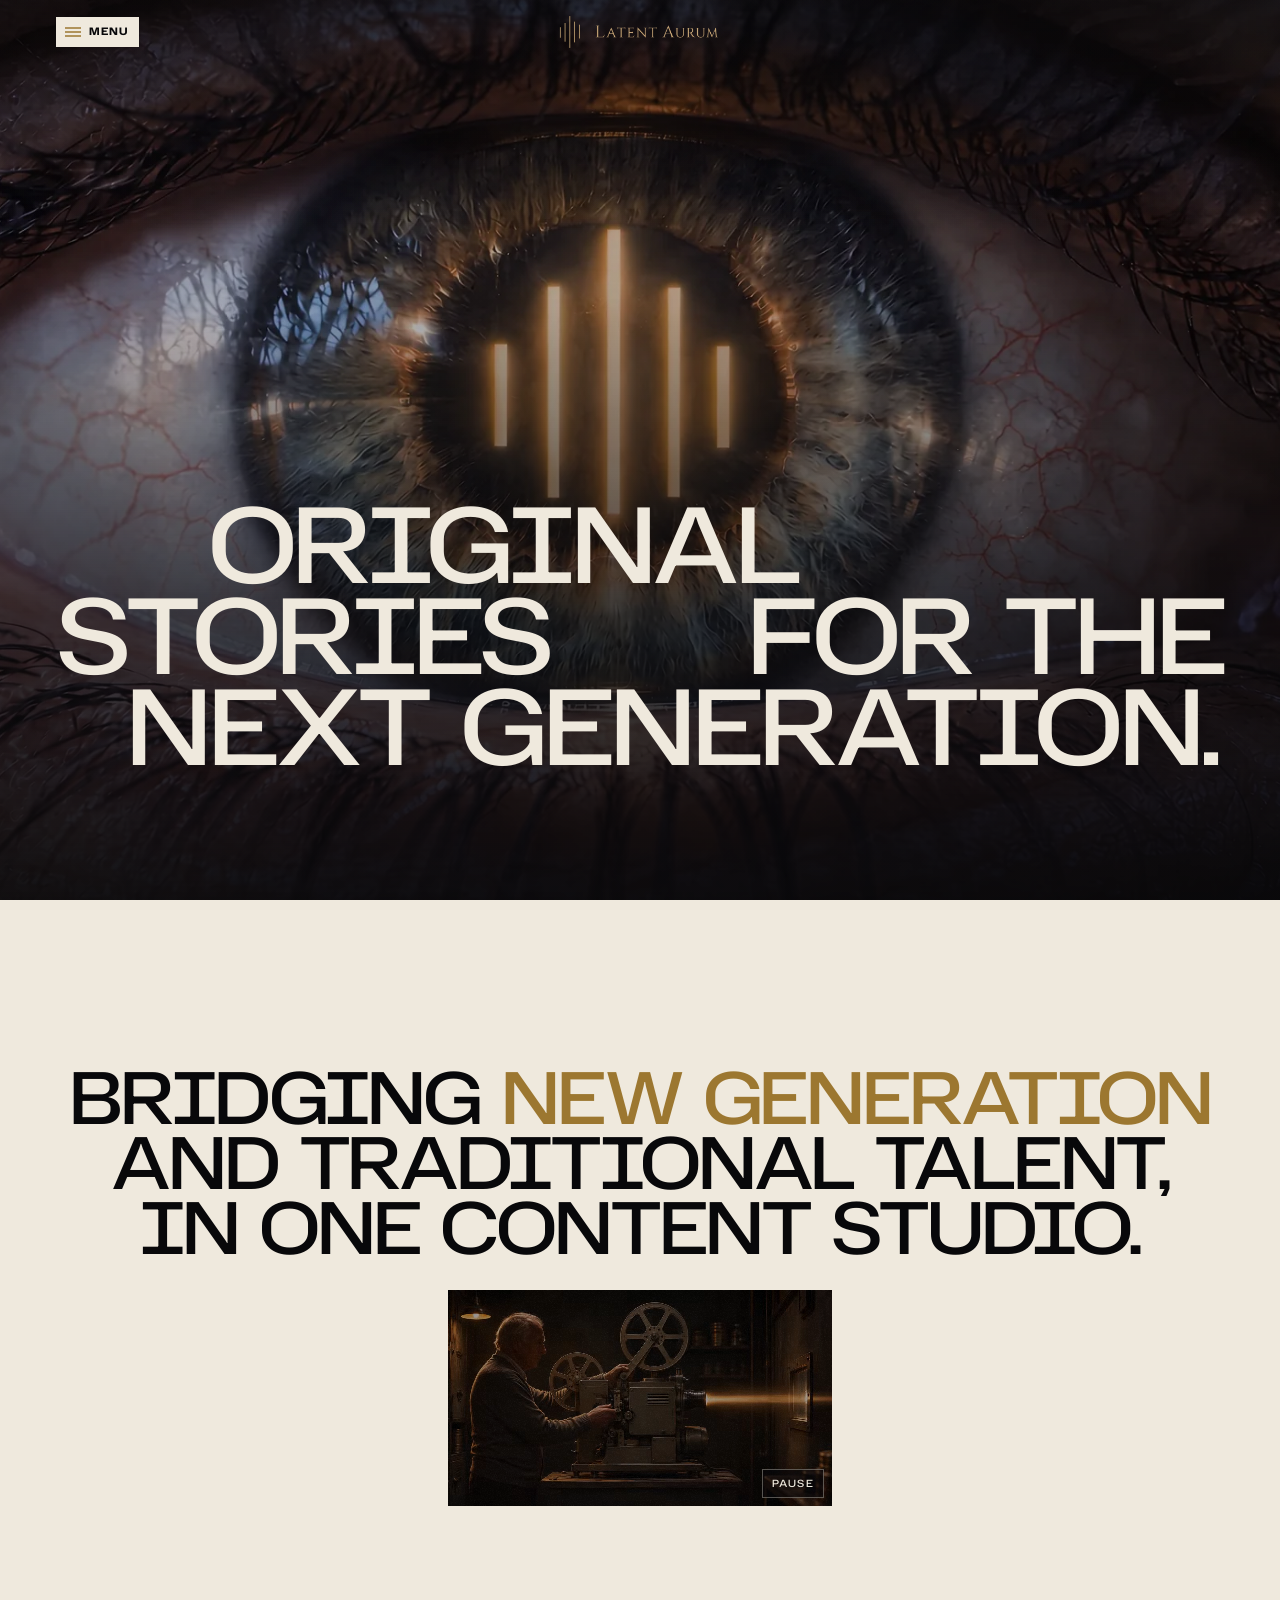
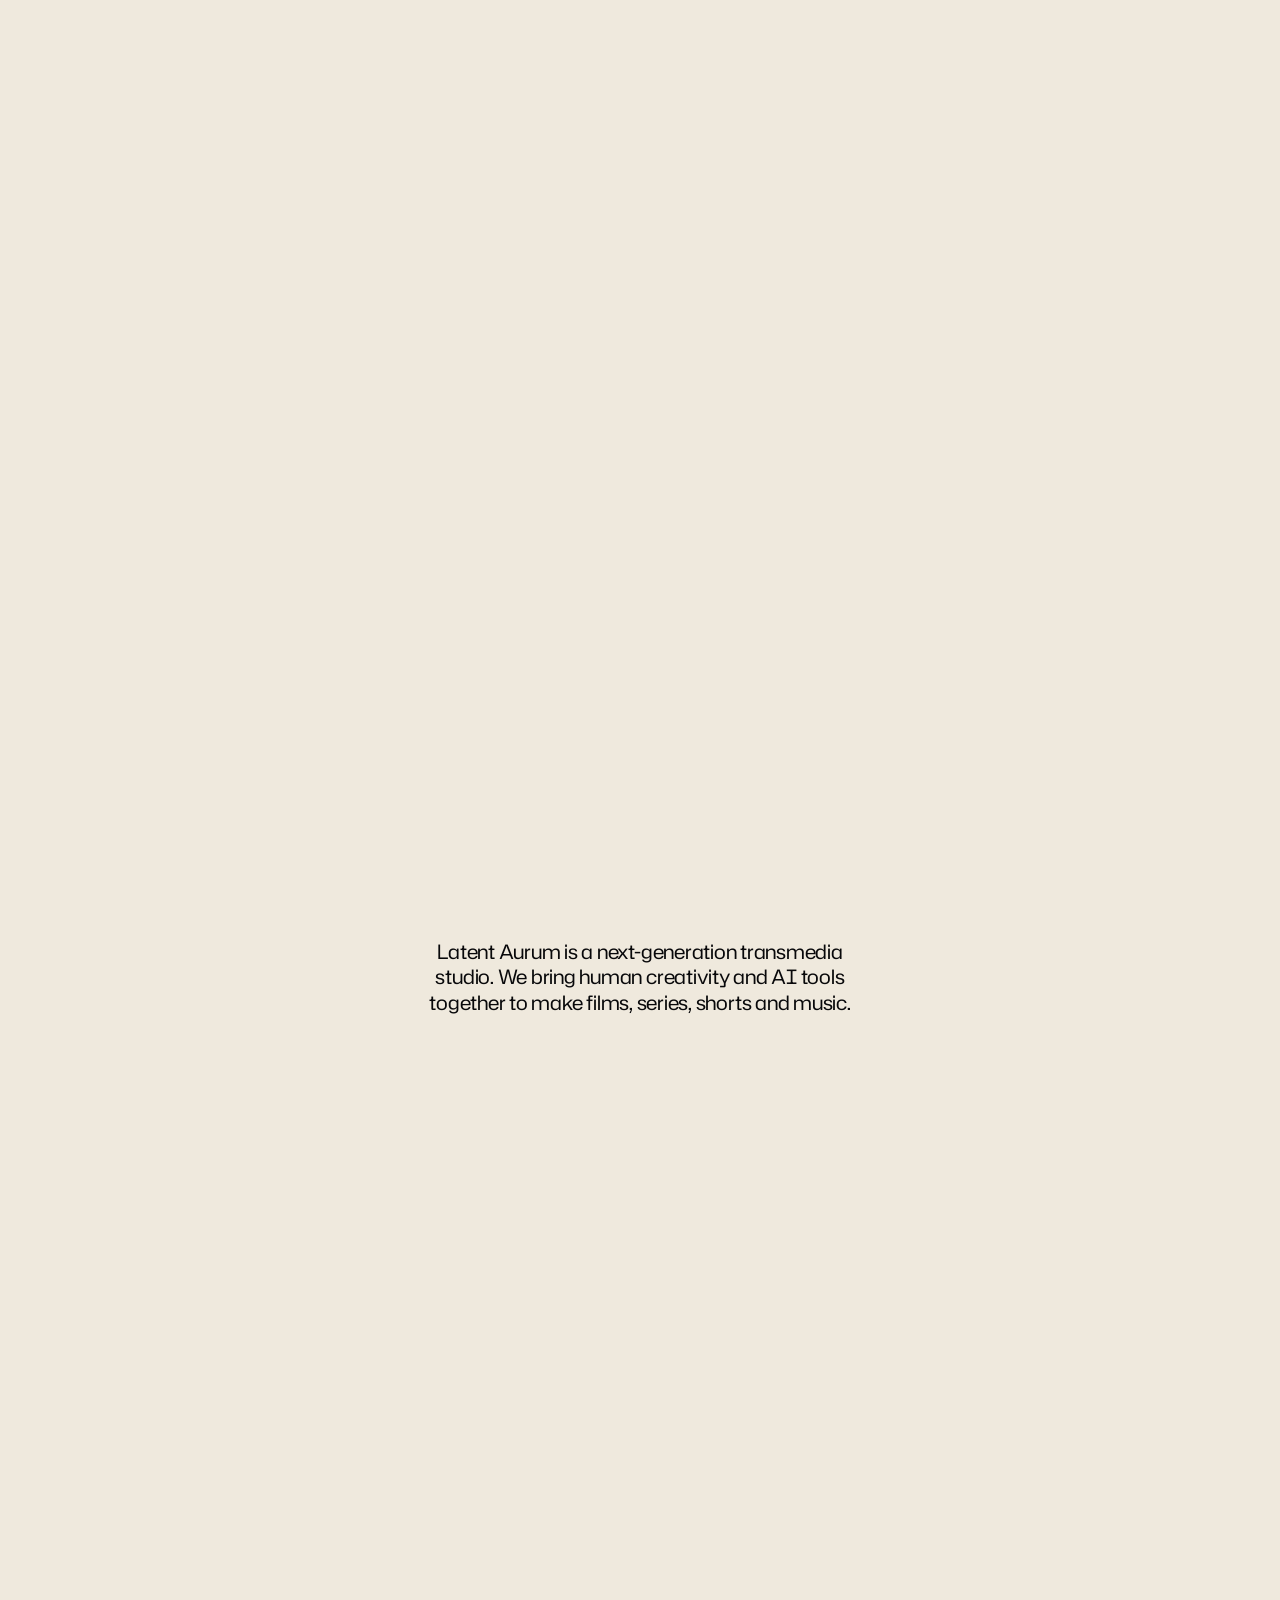
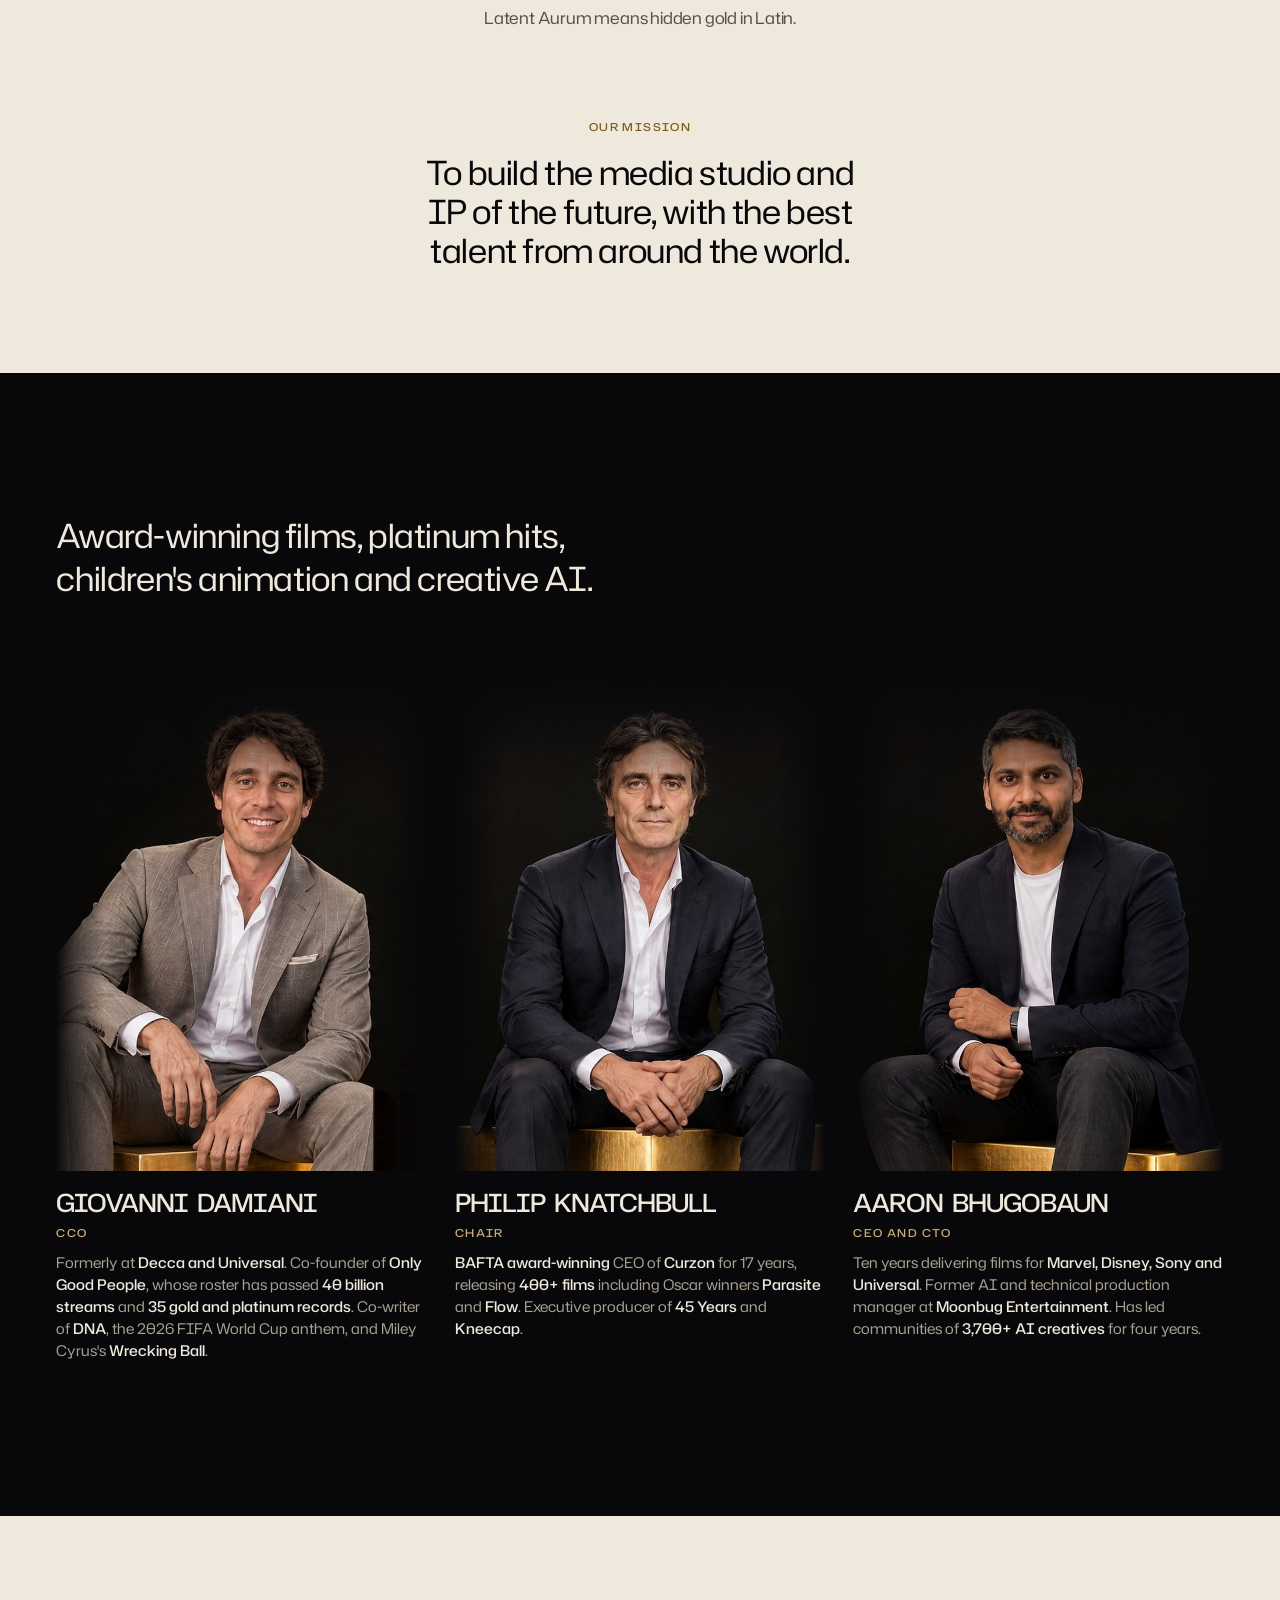
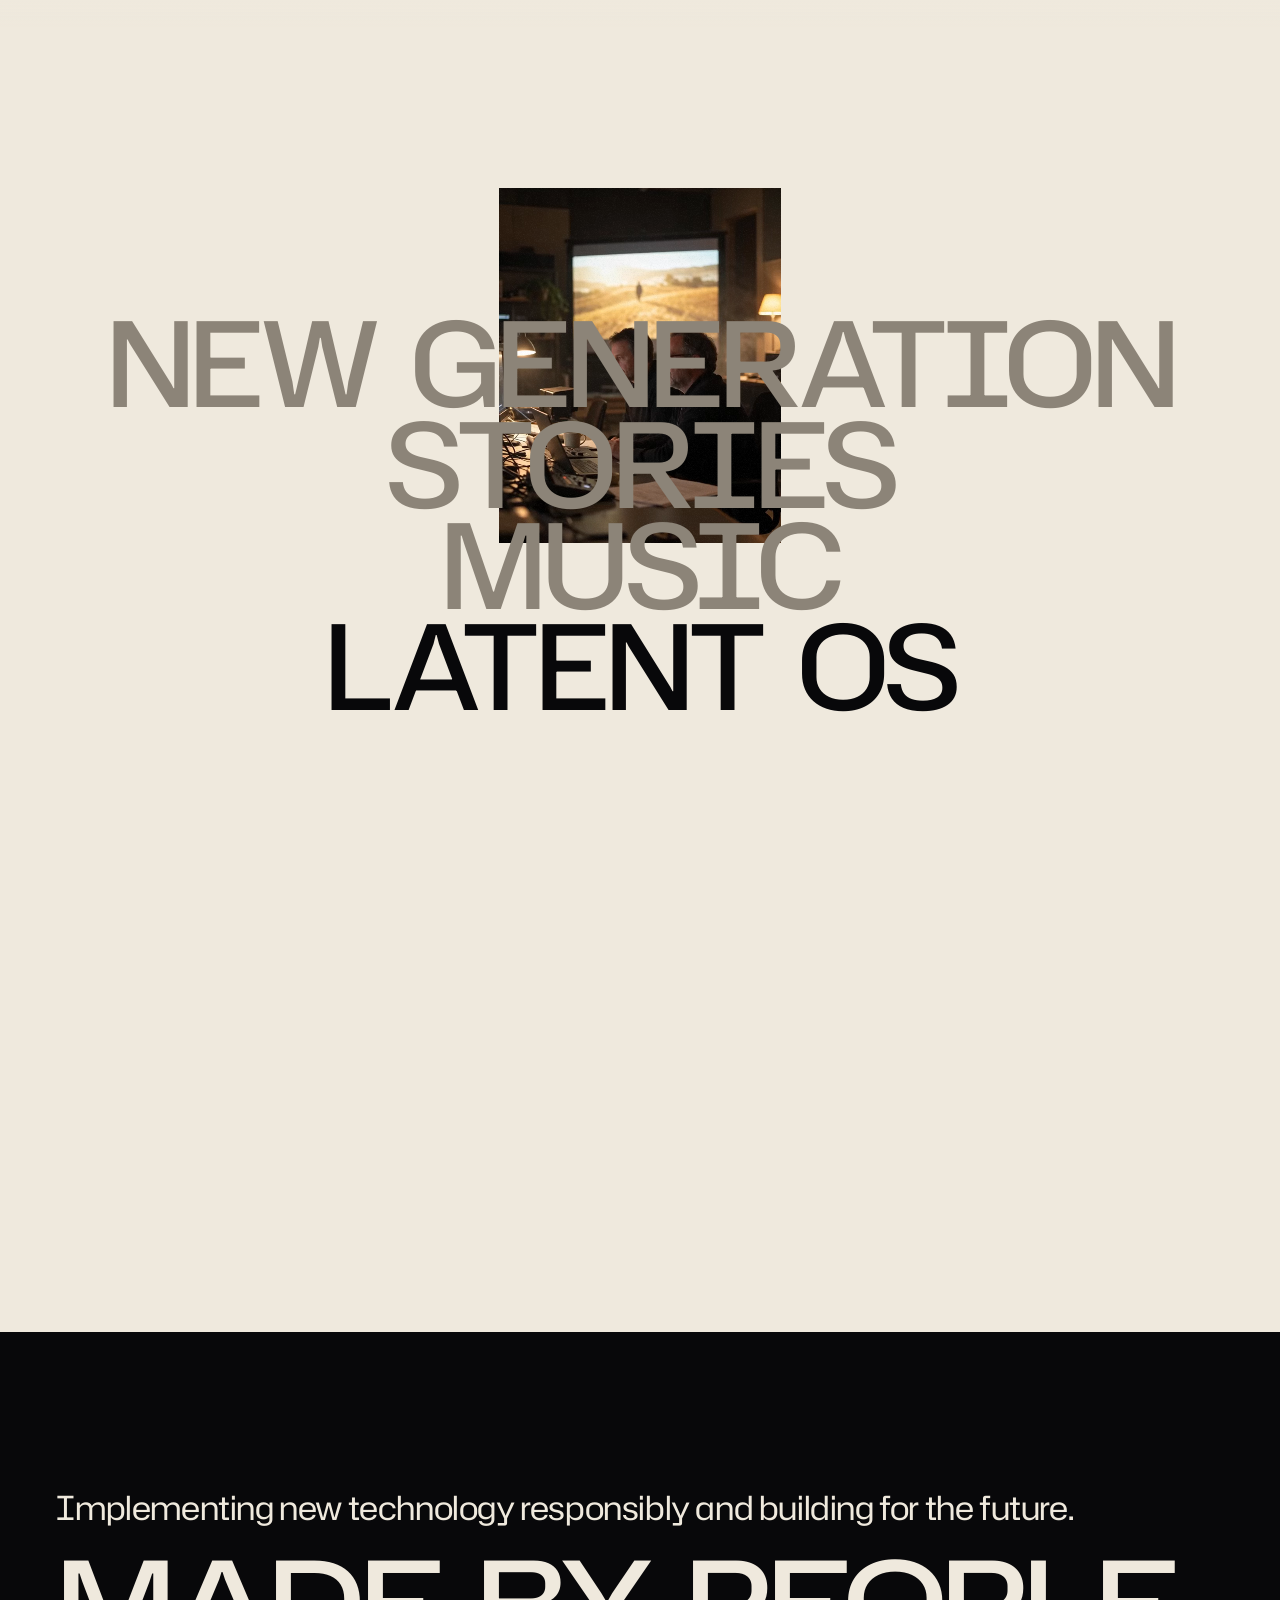
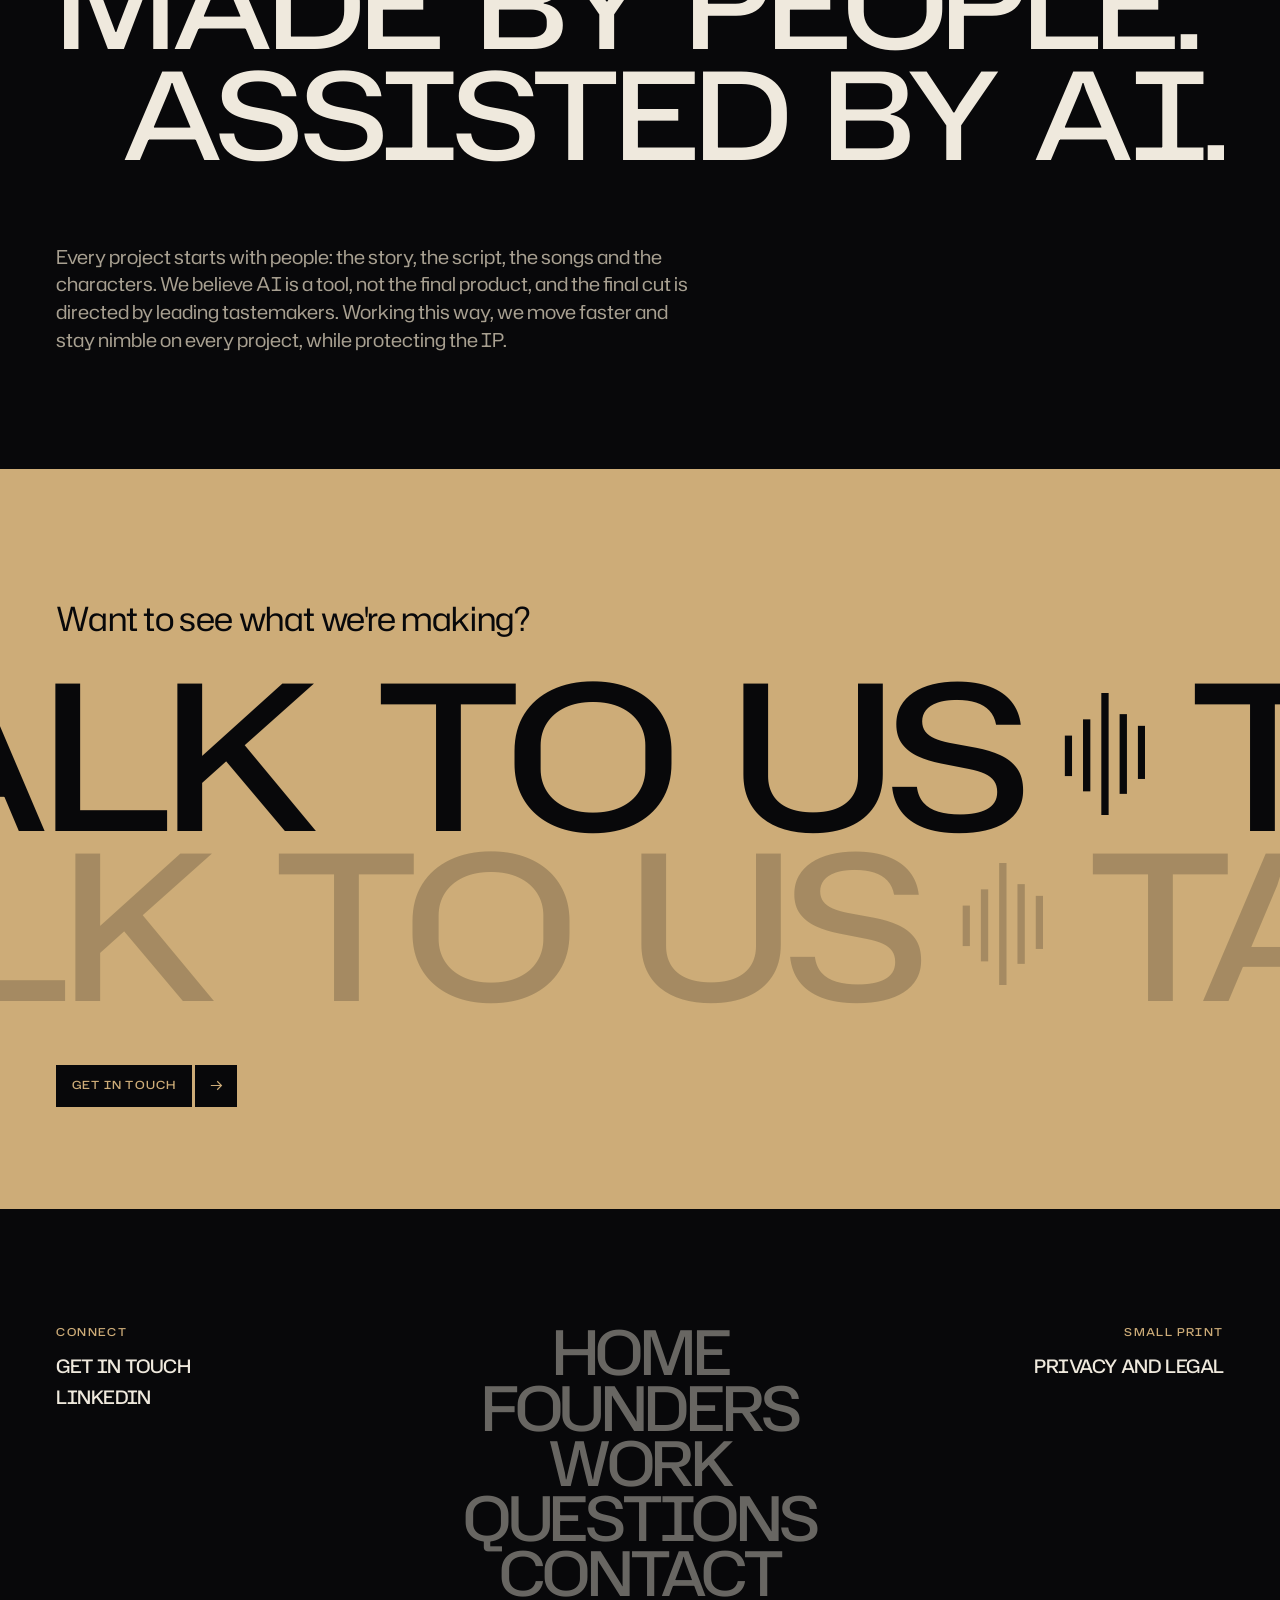
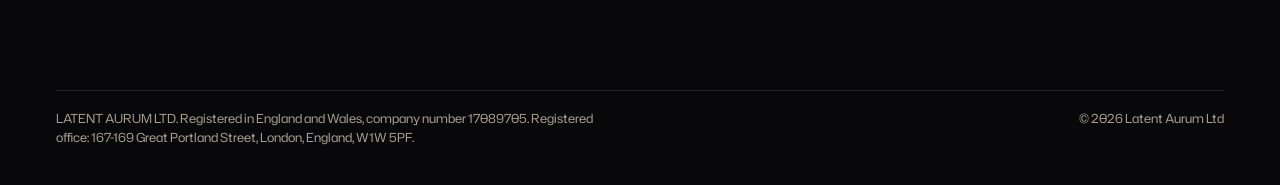
==== site/index.html @ a1f2b3e6 "Initial commit" ====
<!doctype html>
<html lang="en-GB">
<head>
<meta charset="utf-8">
<meta name="viewport" content="width=device-width, initial-scale=1">
<title>Latent Aurum | Original stories for the next generation</title>
<meta name="description" content="Latent Aurum is a London content studio bridging new generation and traditional talent. Made by people, assisted by AI: films, series, shorts and music.">
<meta name="robots" content="max-image-preview:large">
<meta name="theme-color" content="#08080A">
<meta property="og:type" content="website">
<meta property="og:title" content="Latent Aurum">
<meta property="og:description" content="Original stories for the next generation. Made by people, assisted by AI.">
<meta property="og:url" content="https://www.latentaurum.com/">
<meta property="og:image" content="https://www.latentaurum.com/assets/images/og-card.jpg">
<meta property="og:site_name" content="Latent Aurum">
<meta name="twitter:card" content="summary_large_image">
<link rel="canonical" href="https://www.latentaurum.com/">
<link rel="apple-touch-icon" href="apple-touch-icon.png">
<link rel="icon" href="data:image/svg+xml,%3Csvg xmlns='http://www.w3.org/2000/svg' viewBox='0 0 100 100'%3E%3Crect width='100' height='100' fill='%2308080A'/%3E%3Cg fill='%23CDAC78'%3E%3Crect x='20' y='38' width='4' height='26'/%3E%3Crect x='34' y='27' width='4' height='46'/%3E%3Crect x='48' y='10' width='4' height='80'/%3E%3Crect x='62' y='24' width='4' height='52'/%3E%3Crect x='76' y='32' width='4' height='34'/%3E%3C/g%3E%3C/svg%3E">
<link rel="preload" href="assets/fonts/hubot-sans.woff2" as="font" type="font/woff2" crossorigin>
<script>(function(){var e=document.documentElement,c=navigator.connection||{};e.classList.add("js");if(!matchMedia("(prefers-reduced-motion: reduce)").matches&&!c.saveData&&!(typeof c.effectiveType==="string"&&c.effectiveType!=="4g")){e.classList.add("hero-video");var l=document.createElement("link");l.rel="preload";l.as="image";l.href="assets/images/hero-poster.webp";document.head.appendChild(l)}})()</script>
<link rel="stylesheet" href="assets/css/site.css">
<script type="application/ld+json">
{
 "@context": "https://schema.org",
 "@graph": [
  {
   "@type": "Organization",
   "@id": "https://www.latentaurum.com/#organization",
   "name": "Latent Aurum",
   "legalName": "LATENT AURUM LTD",
   "url": "https://www.latentaurum.com/",
   "logo": {
    "@type": "ImageObject",
    "url": "https://www.latentaurum.com/assets/images/logo-512.png",
    "width": 512,
    "height": 512
   },
   "image": "https://www.latentaurum.com/assets/images/og-card.jpg",
   "email": "info@latentaurum.com",
   "foundingDate": "2026-03-13",
   "identifier": {
    "@type": "PropertyValue",
    "propertyID": "Companies House company number",
    "value": "17089705"
   },
   "address": {
    "@type": "PostalAddress",
    "streetAddress": "167-169 Great Portland Street",
    "addressLocality": "London",
    "postalCode": "W1W 5PF",
    "addressCountry": "GB"
   },
   "areaServed": "Worldwide",
   "description": "A content studio in London making original films, series, shorts, animation and music. Made by people, assisted by AI.",
   "slogan": "Original stories for the next generation",
   "sameAs": [
    "https://www.linkedin.com/company/latent-aurum",
    "https://find-and-update.company-information.service.gov.uk/company/17089705"
   ],
   "founder": [
    {
     "@id": "https://www.latentaurum.com/#philip-knatchbull"
    },
    {
     "@id": "https://www.latentaurum.com/#giovanni-damiani"
    },
    {
     "@id": "https://www.latentaurum.com/#aaron-bhugobaun"
    }
   ]
  },
  {
   "@type": "WebSite",
   "@id": "https://www.latentaurum.com/#website",
   "url": "https://www.latentaurum.com/",
   "name": "Latent Aurum",
   "inLanguage": "en-GB",
   "publisher": {
    "@id": "https://www.latentaurum.com/#organization"
   }
  },
  {
   "@type": "Person",
   "@id": "https://www.latentaurum.com/#philip-knatchbull",
   "name": "Philip Knatchbull",
   "jobTitle": "Chair",
   "worksFor": {
    "@id": "https://www.latentaurum.com/#organization"
   },
   "image": "https://www.latentaurum.com/assets/images/portrait-philip.jpg",
   "description": "BAFTA award-winning CEO of Curzon for 17 years, releasing 400+ films including Oscar winners Parasite and Flow. Executive producer of 45 Years and Kneecap."
  },
  {
   "@type": "Person",
   "@id": "https://www.latentaurum.com/#giovanni-damiani",
   "name": "Giovanni Damiani",
   "jobTitle": "CCO",
   "worksFor": {
    "@id": "https://www.latentaurum.com/#organization"
   },
   "image": "https://www.latentaurum.com/assets/images/portrait-giovanni.jpg",
   "description": "Formerly at Decca and Universal. Co-founder of Only Good People, whose roster has passed 40 billion streams and 35 gold and platinum records.",
   "alumniOf": {
    "@type": "Organization",
    "name": "Decca Records"
   }
  },
  {
   "@type": "Person",
   "@id": "https://www.latentaurum.com/#aaron-bhugobaun",
   "name": "Aaron Bhugobaun",
   "jobTitle": "CEO and CTO",
   "worksFor": {
    "@id": "https://www.latentaurum.com/#organization"
   },
   "image": "https://www.latentaurum.com/assets/images/portrait-aaron.jpg",
   "description": "Ten years delivering films for Marvel, Disney, Sony and Universal. Former AI and technical production manager at Moonbug Entertainment. Has led communities of 3,700+ AI creatives for four years.",
   "alumniOf": {
    "@type": "Organization",
    "name": "Moonbug Entertainment"
   }
  }
 ]
}
</script>
</head>
<body>
<a class="skip" href="#main">Skip to content</a>

<header class="nav" id="nav">
  <button class="menu-btn" id="menuBtn" type="button" aria-expanded="false" aria-controls="menu" hidden><svg viewBox="0 0 20 12" aria-hidden="true"><path d="M0 1h20M0 6h20M0 11h20"/></svg><span>Menu</span></button>
  <a class="brand" href="#top" aria-label="Latent Aurum, back to top">
    <svg class="bars" viewBox="0 0 66 100" aria-hidden="true" fill="currentColor"><rect x="1.8" y="35" width="2.4" height="33"/><rect x="16.8" y="21.75" width="2.4" height="58.7"/><rect x="31.8" y="0" width="2.4" height="100"/><rect x="46.8" y="17.5" width="2.4" height="65"/><rect x="61.8" y="27.05" width="2.4" height="43.3"/></svg>
    <img src="assets/images/wordmark-latent-aurum.webp" alt="" width="900" height="106">
  </a>
  <nav class="menu" id="menu" aria-label="Menu" tabindex="-1">
    <button class="menu-close" type="button" hidden><span class="sr">Close the menu</span><svg viewBox="0 0 20 20" aria-hidden="true"><path d="M2 2l16 16M18 2L2 18"/></svg></button>
    <ul class="menu-list">
      <li><a class="tab tab--wide" href="#founders">Founders</a></li>
      <li><a class="tab tab--mid" href="#work">Work</a></li>
      <li><a class="tab" href="contact.html">Talk to us</a></li>
    </ul>
    <div class="menu-foot" hidden>
      <a class="li-link" href="https://www.linkedin.com/company/latent-aurum" target="_blank" rel="noopener" aria-label="LinkedIn (opens in a new tab)"><img class="li-logo" src="assets/images/linkedin-logo.png" alt="" width="28" height="28" decoding="async" hidden><span class="li-gold" aria-hidden="true"></span><span class="li-word">LinkedIn</span></a>
      <a href="legal.html">Privacy and legal</a>
    </div>
  </nav>
  <div class="menu-scrim" id="menuScrim" hidden></div>
</header>

<main id="main">

<div class="curtain">
<!-- ================= OPENING: six words light up one at a time, then the film comes up behind them ================= -->
<section class="hero t-dark" id="top" data-nav="dark" aria-labelledby="hero-h">
  <div class="hero-stage" aria-hidden="true">
    <div class="hero-media">
      <img src="assets/images/hero-eye-1920.webp" srcset="assets/images/hero-eye-1280.webp 1280w, assets/images/hero-eye-1920.webp 1920w, assets/images/hero-eye-2560.webp 2560w" sizes="max(100vw, 196vh)" alt="" width="2560" height="1440" decoding="async">
      <video id="heroVideo" muted playsinline preload="auto" poster="assets/images/hero-poster.webp" data-src="assets/video/hero-720.mp4" data-src-large="assets/video/hero-1080.mp4" aria-hidden="true" tabindex="-1" disablepictureinpicture></video>
    </div>
    <div class="hero-shade"></div>
  </div>
  <div class="hero-copy">
    <h1 class="mega hero-h" id="hero-h"><span class="hl hl-1"><span class="w" style="--n:0">Original</span></span> <br class="br-m"><span class="hl hl-2"><span class="w" style="--n:1">stories</span> <br class="br-m"><span class="w w-for" style="--n:2">for the</span></span> <span class="hl hl-3"><span class="w" style="--n:3">next</span> <br class="br-m"><span class="w w-gen" style="--n:4">generation.</span></span></h1>
    <div class="hero-foot">
      <button class="mini" id="heroToggle" type="button" aria-pressed="false" hidden>Pause</button>
    </div>
  </div>
</section>

<!-- ================= WHO WE ARE: slides up over the opening ================= -->
<section class="statement t-ivory" data-nav="ivory" aria-labelledby="who-h">
  <div class="wrap statement-in">
    <h2 class="mega statement-h" id="who-h" data-lines><span class="ln"><span class="ln-i" style="--l:0">Bridging <em>new generation</em></span></span> <span class="ln"><span class="ln-i" style="--l:1">and traditional talent,</span></span> <span class="ln"><span class="ln-i" style="--l:2">in one content studio.</span></span></h2>
    <div class="reel-stage"><div class="reel-pin">
    <div class="reel" data-reel>
      <img src="assets/images/reel-poster-960.jpg" srcset="assets/images/reel-poster-960.jpg 960w, assets/images/reel-poster-1920.jpg 1920w" sizes="100vw" alt="Moments from our own reel: a projectionist starting a film, a girl sketching on a city rooftop, a cellist, a girl racing a train on her bicycle, a dancer in a spotlight, and an open-air cinema on a hillside, cut with quick glimpses of our animated stories and a period musical." width="1920" height="1080" loading="lazy" decoding="async">
      <video muted loop playsinline preload="none" data-webm="assets/video/reel-720.webm" data-mp4="assets/video/reel-720.mp4" data-webm-large="assets/video/reel-1080.webm" data-mp4-large="assets/video/reel-1080.mp4" aria-hidden="true" tabindex="-1" disablepictureinpicture></video>
      <button class="mini reel-toggle" type="button" aria-pressed="false" hidden>Pause</button>
    </div>
    </div></div>
    <p class="voice statement-voice" data-reveal style="--i:1">Latent Aurum is a next-generation transmedia studio. We bring human creativity and AI tools together to make films, series, shorts and music.</p>
    <!-- the mark in aurum gold. As the page scrolls down it is drawn in, bar by bar, then filled with gold from the bottom up; scrolling back up takes it back out -->
    <svg class="mark-o" viewBox="-2 -2 70 104" aria-hidden="true">
      <defs><linearGradient id="aurum" gradientUnits="userSpaceOnUse" x1="0" y1="0" x2="66" y2="100"><stop offset="0" stop-color="#E4C98F"/><stop offset=".5" stop-color="#C09A55"/><stop offset="1" stop-color="#8E6B2C"/></linearGradient></defs>
      <g class="mark-fill"><rect style="--b:0" x="1.8" y="35" width="2.4" height="33"/><rect style="--b:1" x="16.8" y="21.75" width="2.4" height="58.7"/><rect style="--b:2" x="31.8" y="0" width="2.4" height="100"/><rect style="--b:3" x="46.8" y="17.5" width="2.4" height="65"/><rect style="--b:4" x="61.8" y="27.05" width="2.4" height="43.3"/></g>
      <g class="mark-line"><rect pathLength="1" style="--b:0" x="1.8" y="35" width="2.4" height="33"/><rect pathLength="1" style="--b:1" x="16.8" y="21.75" width="2.4" height="58.7"/><rect pathLength="1" style="--b:2" x="31.8" y="0" width="2.4" height="100"/><rect pathLength="1" style="--b:3" x="46.8" y="17.5" width="2.4" height="65"/><rect pathLength="1" style="--b:4" x="61.8" y="27.05" width="2.4" height="43.3"/></g>
    </svg>
    <p class="voice mark-say" data-reveal style="--i:2">Latent Aurum means hidden gold in Latin.</p>
    <div class="mission" data-reveal style="--i:3">
      <p class="tiny">Our mission</p>
      <p class="voice mission-say">To build the media studio and IP of the future, with the best talent from around the world.</p>
    </div>
  </div>
</section>
</div>

<!-- ================= FOUNDERS: three fields, three people ================= -->
<section class="founders t-dark" id="founders" data-nav="dark" aria-labelledby="founders-h">
  <div class="wrap">
    <h2 class="sr" id="founders-h">Founders</h2>
    <p class="voice founders-say" data-reveal>Award-winning films, platinum hits, children's animation and creative AI.</p>
    <ul class="people" id="people">
      <li>
        <figure><div class="shot"><img src="assets/images/portrait-giovanni.jpg" alt="Giovanni Damiani" width="637" height="850" loading="lazy" decoding="async"></div>
          <figcaption><h3 class="person">Giovanni Damiani</h3><p class="tiny role">CCO</p><p class="credit">Formerly at <b>Decca and Universal</b>. Co-founder of <b>Only Good People</b>, whose roster has passed <b>40 billion streams</b> and <b>35 gold and platinum records</b>. Co-writer of <b>DNA</b>, the 2026 FIFA World Cup anthem, and Miley Cyrus's <b>Wrecking Ball</b>.</p></figcaption></figure>
      </li>
      <li>
        <figure><div class="shot"><img src="assets/images/portrait-philip.jpg" alt="Philip Knatchbull" width="637" height="850" loading="lazy" decoding="async"></div>
          <figcaption><h3 class="person">Philip Knatchbull</h3><p class="tiny role">Chair</p><p class="credit"><b>BAFTA award-winning</b> CEO of <b>Curzon</b> for 17 years, releasing <b>400+ films</b> including Oscar winners <b>Parasite</b> and <b>Flow</b>. Executive producer of <b>45 Years</b> and <b>Kneecap</b>.</p></figcaption></figure>
      </li>
      <li>
        <figure><div class="shot"><img src="assets/images/portrait-aaron.jpg" alt="Aaron Bhugobaun" width="637" height="850" loading="lazy" decoding="async"></div>
          <figcaption><h3 class="person">Aaron Bhugobaun</h3><p class="tiny role">CEO and CTO</p><p class="credit">Ten years delivering films for <b>Marvel, Disney, Sony and Universal</b>. Former AI and technical production manager at <b>Moonbug Entertainment</b>. Has led communities of <b>3,700+ AI creatives</b> for four years.</p></figcaption></figure>
      </li>
    </ul>
    <!-- on a phone the founders are a row you swipe; this shows where you are and moves one along (the script switches it on) -->
    <div class="people-nav" hidden>
      <p class="tiny people-count" aria-live="polite"><span class="sr">Founder </span><span data-cur>1</span> / <span data-all>3</span></p>
      <div class="people-btns">
        <button class="people-btn" type="button" data-dir="-1" aria-controls="people" aria-label="Previous founder"><svg viewBox="0 0 24 24" fill="none" stroke="currentColor" stroke-width="1.6" aria-hidden="true"><path d="M20 12H5M11 6l-6 6 6 6"/></svg></button>
        <button class="people-btn" type="button" data-dir="1" aria-controls="people" aria-label="Next founder"><svg viewBox="0 0 24 24" fill="none" stroke="currentColor" stroke-width="1.6" aria-hidden="true"><path d="M4 12h15M13 6l6 6-6 6"/></svg></button>
      </div>
    </div>
  </div>
</section>

<!-- ================= WORK: an index of four names. The one passing the middle of the screen turns black, and its pictures and films play behind the letters ================= -->
<section class="index t-ivory" id="work" data-nav="ivory" aria-labelledby="work-h">
  <h2 class="sr" id="work-h">Work</h2>
  <div class="index-stage">
  <div class="index-card" aria-hidden="true">
    <div class="card-set" data-set="0"><figure class="card-m has-film"><img src="assets/work/ng-artists-720.webp" srcset="assets/work/ng-artists-720.webp 720w, assets/work/ng-artists-1080.webp 1080w" sizes="(max-aspect-ratio:1/1) 54vw, 24vw" alt="Young artists sketching together on a city rooftop at sunset" width="1080" height="1440" loading="lazy" decoding="async"><video muted playsinline preload="none" data-webm="assets/work/ng-artists.webm" data-mp4="assets/work/ng-artists.mp4" tabindex="-1" disablepictureinpicture></video></figure><figure class="card-m has-film"><img src="assets/work/ng-seoul-720.webp" srcset="assets/work/ng-seoul-720.webp 720w, assets/work/ng-seoul-1080.webp 1080w" sizes="(max-aspect-ratio:1/1) 54vw, 24vw" alt="A woman working late at her desk, city lights in the window behind her" width="1080" height="1440" loading="lazy" decoding="async"><video muted playsinline preload="none" data-webm="assets/work/ng-seoul.webm" data-mp4="assets/work/ng-seoul.mp4" tabindex="-1" disablepictureinpicture></video></figure></div>
    <div class="card-set" data-set="1"><figure class="card-m has-film" data-sub="0"><img src="assets/work/stories-clip-1-720.webp" srcset="assets/work/stories-clip-1-720.webp 720w, assets/work/stories-clip-1-1080.webp 1080w" sizes="(max-aspect-ratio:1/1) 54vw, 24vw" alt="A cartoon fox sitting on a park bench" width="1080" height="1440" loading="lazy" decoding="async"><video muted playsinline preload="none" data-webm="assets/work/stories-clip-1.webm" data-mp4="assets/work/stories-clip-1.mp4" tabindex="-1" disablepictureinpicture></video></figure><figure class="card-m has-film" data-sub="1"><img src="assets/work/stories-anime-720.webp" srcset="assets/work/stories-anime-720.webp 720w, assets/work/stories-anime-1080.webp 1080w" sizes="(max-aspect-ratio:1/1) 54vw, 24vw" alt="An anime swordsman on a rooftop above a lantern-lit town at night" width="1080" height="1440" loading="lazy" decoding="async"><video muted playsinline preload="none" data-webm="assets/work/stories-anime.webm" data-mp4="assets/work/stories-anime.mp4" tabindex="-1" disablepictureinpicture></video></figure><figure class="card-m has-film" data-sub="1"><img src="assets/work/stories-clip-2-720.webp" srcset="assets/work/stories-clip-2-720.webp 720w, assets/work/stories-clip-2-1080.webp 1080w" sizes="(max-aspect-ratio:1/1) 54vw, 24vw" alt="A painted portrait of a pale-haired figure holding a white rose" width="1080" height="1440" loading="lazy" decoding="async"><video muted playsinline preload="none" data-webm="assets/work/stories-clip-2.webm" data-mp4="assets/work/stories-clip-2.mp4" tabindex="-1" disablepictureinpicture></video></figure><figure class="card-m has-film" data-sub="2"><img src="assets/work/stories-clip-3-720.webp" srcset="assets/work/stories-clip-3-720.webp 720w, assets/work/stories-clip-3-1080.webp 1080w" sizes="(max-aspect-ratio:1/1) 54vw, 24vw" alt="A guitarist and a dancer in a candlelit tavern" width="1080" height="1440" loading="lazy" decoding="async"><video muted playsinline preload="none" data-webm="assets/work/stories-clip-3.webm" data-mp4="assets/work/stories-clip-3.mp4" tabindex="-1" disablepictureinpicture></video></figure><figure class="card-m has-film" data-sub="3"><img src="assets/work/stories-clip-4-720.webp" srcset="assets/work/stories-clip-4-720.webp 720w, assets/work/stories-clip-4-1080.webp 1080w" sizes="(max-aspect-ratio:1/1) 54vw, 24vw" alt="An animated puppy flying through the clouds" width="1080" height="1440" loading="lazy" decoding="async"><video muted playsinline preload="none" data-webm="assets/work/stories-clip-4.webm" data-mp4="assets/work/stories-clip-4.mp4" tabindex="-1" disablepictureinpicture></video></figure><figure class="card-m has-film" data-sub="3"><img src="assets/work/stories-clip-5-720.webp" srcset="assets/work/stories-clip-5-720.webp 720w, assets/work/stories-clip-5-1080.webp 1080w" sizes="(max-aspect-ratio:1/1) 54vw, 24vw" alt="A smiling cartoon boy on a cobbled street at night" width="1080" height="1440" loading="lazy" decoding="async"><video muted playsinline preload="none" data-webm="assets/work/stories-clip-5.webm" data-mp4="assets/work/stories-clip-5.mp4" tabindex="-1" disablepictureinpicture></video></figure></div>
    <div class="card-set" data-set="2"><figure class="card-m has-film" data-sub="0"><img src="assets/work/music-songwriter-720.webp" srcset="assets/work/music-songwriter-720.webp 720w, assets/work/music-songwriter-1080.webp 1080w" sizes="(max-aspect-ratio:1/1) 54vw, 24vw" alt="A songwriter at the piano in a recording studio" width="1080" height="1440" loading="lazy" decoding="async"><video muted playsinline preload="none" data-webm="assets/work/music-songwriter.webm" data-mp4="assets/work/music-songwriter.mp4" tabindex="-1" disablepictureinpicture></video></figure><figure class="card-m has-film" data-sub="0"><img src="assets/work/music-composer-720.webp" srcset="assets/work/music-composer-720.webp 720w, assets/work/music-composer-1080.webp 1080w" sizes="(max-aspect-ratio:1/1) 54vw, 24vw" alt="A conductor leading an orchestra in a sunlit hall as pages fly" width="1080" height="1440" loading="lazy" decoding="async"><video muted playsinline preload="none" data-webm="assets/work/music-composer.webm" data-mp4="assets/work/music-composer.mp4" tabindex="-1" disablepictureinpicture></video></figure><figure class="card-m has-film" data-sub="1"><img src="assets/work/music-video-720.webp" srcset="assets/work/music-video-720.webp 720w, assets/work/music-video-1080.webp 1080w" sizes="(max-aspect-ratio:1/1) 54vw, 24vw" alt="A dancer in a yellow dress on a wet street under a lamp" width="1080" height="1440" loading="lazy" decoding="async"><video muted playsinline preload="none" data-webm="assets/work/music-video.webm" data-mp4="assets/work/music-video.mp4" tabindex="-1" disablepictureinpicture></video></figure></div>
    <div class="card-set" data-set="3"><figure class="card-m has-film"><img src="assets/work/os-edit-720.webp" srcset="assets/work/os-edit-720.webp 720w, assets/work/os-edit-1080.webp 1080w" sizes="(max-aspect-ratio:1/1) 54vw, 24vw" alt="Two filmmakers watching a cut in an edit suite" width="1080" height="1440" loading="lazy" decoding="async"><video muted playsinline preload="none" data-webm="assets/work/os-edit.webm" data-mp4="assets/work/os-edit.mp4" tabindex="-1" disablepictureinpicture></video></figure><figure class="card-m has-film"><img src="assets/work/os-studio-720.webp" srcset="assets/work/os-studio-720.webp 720w, assets/work/os-studio-1080.webp 1080w" sizes="(max-aspect-ratio:1/1) 54vw, 24vw" alt="Artists drawing at their desks in a studio at night" width="1080" height="1440" loading="lazy" decoding="async"><video muted playsinline preload="none" data-webm="assets/work/os-studio.webm" data-mp4="assets/work/os-studio.mp4" tabindex="-1" disablepictureinpicture></video></figure></div>
  </div>
  <ol class="index-list">
    <li class="index-item is-on"><h3 class="mega index-name">New generation</h3><div class="index-say"><p class="say-lead">We work with artists worldwide, with access to the best AI talent and communities in the world.</p></div></li>
    <li class="index-item"><h3 class="mega index-name">Stories</h3><div class="index-say"><p class="say-lead">We make original stories for every age.</p><ul class="say-points"><li>Children's entertainment</li><li>Anime</li><li>Musicals</li><li>Movies</li></ul></div></li>
    <li class="index-item"><h3 class="mega index-name">Music</h3><div class="index-say"><p class="say-lead">We write and produce music with world-class songwriters and composers.</p><ul class="say-points"><li>Music</li><li>Music videos</li></ul></div></li>
    <li class="index-item"><h3 class="mega index-name">Latent OS</h3><div class="index-say"><p class="say-lead">Our in-house proprietary system for making stories and music with AI.</p></div></li>
  </ol>
  </div>
  <div class="index-bar">
    <div class="index-line" id="indexLine" aria-hidden="true"></div>
  </div>
</section>

<!-- ================= HOW WE WORK ================= -->
<section class="how t-dark" id="how-we-work" data-nav="dark" aria-labelledby="how-h">
  <div class="how-in">
    <p class="voice how-lead" data-reveal>Implementing new technology responsibly and building for the future.</p>
    <h2 class="mega how-h" id="how-h" data-lines><span class="ln"><span class="ln-i" style="--l:0">Made by people.</span></span> <span class="ln how-2"><span class="ln-i" style="--l:1">Assisted by AI.</span></span></h2>
    <p class="how-p" data-reveal>Every project starts with people: the story, the script, the songs and the characters. We believe AI is a tool, not the final product, and the final cut is directed by leading tastemakers. Working this way, we move faster and stay nimble on every project, while protecting the IP.</p>
  </div>
</section>

<!-- ================= CONTACT: one gold band, the words running across it ================= -->
<section class="contact t-gold" id="contact" data-nav="gold" aria-labelledby="contact-h">
  <div class="wrap">
    <p class="voice contact-ask" data-reveal>Want to see what we're making?</p>
    <h2 class="sr" id="contact-h">Talk to us</h2>
  </div>
  <div class="run" data-run aria-hidden="true">
    <p class="mega run-row" data-dir="-1"><span>Talk to us</span><i></i><span>Talk to us</span><i></i><span>Talk to us</span><i></i><span>Talk to us</span><i></i><span>Talk to us</span><i></i></p>
    <p class="mega run-row run-row--line" data-dir="1"><span>Talk to us</span><i></i><span>Talk to us</span><i></i><span>Talk to us</span><i></i><span>Talk to us</span><i></i><span>Talk to us</span><i></i></p>
  </div>
  <div class="wrap">
    <div class="contact-act" data-reveal>
      <a class="chip chip--solid" href="contact.html"><span class="chip-l">Get in touch</span><span class="chip-a" aria-hidden="true"><svg viewBox="0 0 24 24" fill="none" stroke="currentColor" stroke-width="1.6"><path d="M4 12h15M13 6l6 6-6 6"/></svg></span></a>
    </div>
  </div>
</section>
</main>

<footer class="footer t-dark" data-nav="dark">
  <div class="wrap footer-top">
    <div class="footer-col">
      <p class="tiny">Connect</p>
      <ul>
        <li><a href="contact.html">Get in touch</a></li>
        <li><a class="li-link" href="https://www.linkedin.com/company/latent-aurum" target="_blank" rel="noopener" aria-label="LinkedIn (opens in a new tab)"><img class="li-logo" src="assets/images/linkedin-logo.png" alt="" width="28" height="28" decoding="async" hidden><span class="li-gold" aria-hidden="true"></span><span class="li-word">LinkedIn</span></a></li>
      </ul>
    </div>
    <nav class="footer-nav" aria-label="Page">
      <a href="#top">Home</a>
      <a href="#founders">Founders</a>
      <a href="#work">Work</a>
      <a href="faq.html">Questions</a>
      <a href="contact.html">Contact</a>
    </nav>
    <div class="footer-col footer-col--end">
      <p class="tiny">Small print</p>
      <ul>
        <li><a href="legal.html">Privacy and legal</a></li>
      </ul>
    </div>
  </div>
  <div class="wrap"><div class="footer-legal">
    <p>LATENT AURUM LTD. Registered in England and Wales, company number 17089705. Registered office: 167-169 Great Portland Street, London, England, W1W 5PF.</p>
    <p>© 2026 Latent Aurum Ltd</p>
  </div></div>
</footer>

<script src="assets/js/site.js"></script>
</body>
</html>
---- site/assets/css/site.css ----
/* Latent Aurum, start-up page (s20).
   One typeface, Hubot Sans, used three ways: wide capitals for what we say, plain sentences for the rest, small spaced capitals for labels.
   Black, ivory and gold sections take turns, so every scroll is a new scene. */

/* ---------- the one font (self-hosted, SIL Open Font License; it can be narrow or wide and light or heavy) ---------- */
@font-face{font-family:"Hubot Sans";src:url("../fonts/hubot-sans.woff2") format("woff2");font-weight:200 900;font-stretch:75% 125%;font-style:normal;font-display:swap}

/* ---------- colours and measures ---------- */
:root{
  --obsidian:#08080A;
  --ivory:#EFE9DD;
  --gold:#CDAC78;
  --gold-deep:#9C7730;   /* gold for big words on ivory */
  --bronze:#7C5C1F;      /* gold for small labels on ivory */
  --stone:#A8A091;       /* quiet text on black */
  --umber:#5A5244;       /* quiet text on ivory */
  --shade:#3B2F17;       /* quiet text on gold */
  --gutter:clamp(20px,4.4vw,72px);
  --nav-h:64px;
  --ease:cubic-bezier(.16,1,.3,1);
  --vh:1vh;
}
@supports (height:1svh){:root{--vh:1svh}}
.t-dark{--bg:var(--obsidian);--fg:var(--ivory);--fg2:var(--stone);--hot:var(--gold);--label:var(--gold);--line:#25252B}
.t-ivory{--bg:var(--ivory);--fg:var(--obsidian);--fg2:var(--umber);--hot:var(--gold-deep);--label:var(--bronze);--line:#CFC7B6}
.t-gold{--bg:var(--gold);--fg:var(--obsidian);--fg2:var(--shade);--hot:var(--obsidian);--label:var(--shade);--line:#A98B57}
.t-dark,.t-ivory,.t-gold{background:var(--bg);color:var(--fg)}

/* ---------- base ---------- */
*,*::before,*::after{box-sizing:border-box}
html{overflow-x:hidden;overflow-x:clip;scroll-behavior:smooth;-webkit-text-size-adjust:100%}
body{margin:0;background:var(--obsidian);color:var(--ivory);font-family:"Hubot Sans",system-ui,-apple-system,"Segoe UI",sans-serif;font-weight:400;font-size:1.0625rem;line-height:1.55;-webkit-font-smoothing:antialiased;text-rendering:optimizeLegibility}
img,video,svg{display:block;max-width:100%}
a{color:inherit;text-decoration:none}
button{font:inherit;color:inherit;background:none;border:0;padding:0;cursor:pointer}
h1,h2,h3,p,figure,ul,ol{margin:0}
ul,ol{padding:0;list-style:none}
:focus-visible{outline:2px solid currentColor;outline-offset:3px}
::selection{background:var(--gold);color:var(--obsidian)}
.skip{position:fixed;left:12px;top:-60px;z-index:70;background:var(--gold);color:var(--obsidian);padding:10px 16px;transition:top .3s var(--ease)}
.skip:focus{top:12px}
.sr{position:absolute;width:1px;height:1px;margin:-1px;overflow:hidden;clip-path:inset(50%);white-space:nowrap}
.wrap{max-width:1680px;margin-inline:auto;padding-inline:var(--gutter)}
main,.footer{overflow-x:clip}

/* ---------- one font, three ways ---------- */
/* big wide capitals */
.mega{font-weight:500;font-stretch:112%;text-transform:uppercase;letter-spacing:-.045em;word-spacing:.16em;line-height:.86}   /* tight letters, but a clear gap between words */
.mega .hot,.mega.hot,.mega em{font-style:normal;color:var(--hot)}
/* plain sentences: the same font, lighter and at reading width */
.voice{font-weight:400;font-stretch:100%;letter-spacing:-.012em;line-height:1.3;font-size:clamp(1.15rem,1.55vw,1.5rem);text-wrap:balance}
/* small labels, used sparingly */
.tiny{font-size:.68rem;font-weight:500;font-stretch:112%;letter-spacing:.13em;text-transform:uppercase;line-height:1.5;color:var(--label)}

/* big lines come up from behind an edge, one after the other */
.ln{display:block;overflow:hidden;padding-block:.05em;margin-block:-.05em}
.ln-i{display:block}
.js [data-lines] .ln-i{transform:translateY(112%);transition:transform 1.15s var(--ease);transition-delay:calc(var(--l,0) * 95ms)}
.js [data-lines].in .ln-i{transform:none}
/* smaller things settle into place once */
.js [data-reveal]{opacity:0;transform:translateY(16px);transition:opacity .9s var(--ease),transform .9s var(--ease);transition-delay:calc(var(--i,0) * 90ms)}
.js [data-reveal].in{opacity:1;transform:none}

/* ---------- buttons: a label and an arrow, side by side ---------- */
.chip{display:inline-flex;align-items:stretch;gap:3px;color:var(--fg);font-size:.7rem;font-weight:500;font-stretch:112%;letter-spacing:.11em;text-transform:uppercase;white-space:nowrap}
.chip-l,.chip-a{display:grid;place-items:center;min-height:42px;border:1px solid var(--fg);transition:background-color .35s var(--ease),color .35s var(--ease)}
.chip-l{padding:0 1.3em}
.chip-a{width:42px}
.chip-a svg{width:17px;height:17px;transition:transform .35s var(--ease)}
.chip:hover .chip-l,.chip:hover .chip-a,.chip:focus-visible .chip-l,.chip:focus-visible .chip-a{background:var(--fg);color:var(--bg)}
.chip:hover .chip-a svg{transform:translateX(3px)}
.chip--solid .chip-l,.chip--solid .chip-a{background:var(--fg);color:var(--bg)}
.chip--solid:hover .chip-l,.chip--solid:hover .chip-a,.chip--solid:focus-visible .chip-l,.chip--solid:focus-visible .chip-a{background:transparent;color:var(--fg)}
/* small text buttons over films: pause and play */
.mini{padding:8px 12px;font-size:.62rem;font-weight:500;font-stretch:112%;letter-spacing:.13em;text-transform:uppercase;color:var(--ivory);background:rgba(8,8,10,.62);border:1px solid rgba(239,233,221,.34);transition:background-color .3s,border-color .3s}
.mini[hidden]{display:none}
.mini:hover,.mini:focus-visible{background:rgba(8,8,10,.9);border-color:var(--ivory)}

/* ---------- nav: the name and three small solid tabs. No bar. Its colours follow the section underneath ---------- */
.nav{--fg:var(--ivory);--bg:var(--obsidian);--mark:var(--gold);
  position:absolute;inset:0 0 auto 0;z-index:50;height:var(--nav-h);display:flex;align-items:center;justify-content:space-between;gap:12px;padding-inline:var(--gutter);pointer-events:none}
.nav > *{pointer-events:auto}
.js .nav{position:fixed}
.nav[data-on="ivory"]{--fg:var(--obsidian);--bg:var(--ivory);--mark:var(--obsidian)}
.nav[data-on="gold"]{--fg:var(--obsidian);--bg:var(--gold);--mark:var(--obsidian)}
.brand{display:flex;align-items:center;gap:13px;min-height:44px;color:var(--mark)}
.brand .bars{width:21px;height:32px;transition:color .3s}
.brand img{height:15px;width:auto;transition:filter .3s}
.nav[data-on="ivory"] .brand img,.nav[data-on="gold"] .brand img{filter:brightness(0)}
[hidden]{display:none!important}
/* phones and tablets: once the page moves, a soft band in the colour of the section underneath sits behind the name
   and the Menu button, so words scrolling up never run through them */
@media (max-width:900px){
  .js .nav::before{content:"";position:absolute;inset:0 0 -20px 0;z-index:-1;background:linear-gradient(var(--bg) 60%,rgba(0,0,0,0));opacity:0;transition:opacity .3s;pointer-events:none}
  .js .nav.is-moved::before{opacity:1}
  .nav[data-on="ivory"]::before{background:linear-gradient(var(--ivory) 60%,rgba(239,233,221,0))}
  .nav[data-on="gold"]::before{background:linear-gradient(var(--gold) 60%,rgba(205,172,120,0))}
  .nav[data-on="dark"]::before{background:linear-gradient(var(--obsidian) 60%,rgba(8,8,10,0))}
}
/* bigger places to tap on touch screens, without changing how things look */
.menu-btn{position:relative}
.menu-btn::after{content:"";position:absolute;inset:-8px -4px}
@media (pointer:coarse){
  .mini{padding:11px 14px}
  .menu-foot a{display:inline-block;padding-block:10px}
  .footer-col li a{display:inline-block;padding-block:5px}
}
/* the menu. Without scripts it is a row of tabs on the right. With scripts, the Menu button on the left opens it
   as a black panel that slides in from the left (as on promise.ai), with the page dimmed behind it */
.menu-list{display:flex;gap:3px}
.menu-btn{display:inline-flex;align-items:center;gap:.75em;height:30px;padding:0 1em 0 .85em;border:0;background:var(--fg);color:var(--bg);font-size:.64rem;font-weight:700;font-stretch:112%;letter-spacing:.12em;text-transform:uppercase;cursor:pointer;transition:background-color .3s,color .3s,box-shadow .3s}
.menu-btn svg{width:16px;height:10px;fill:none;stroke:var(--gold);stroke-width:1.6}
/* the three lines are always aurum gold: the bright gold on a black button, a deeper gold on an ivory one so they still show */
.nav[data-on="dark"] .menu-btn svg{stroke:var(--gold-deep)}
.nav[data-on="dark"] .menu-btn:hover svg,.nav[data-on="dark"] .menu-btn:focus-visible svg,.menu-open .menu-btn svg{stroke:var(--gold)}
.menu-btn:hover,.menu-btn:focus-visible{background:var(--bg);color:var(--fg);box-shadow:inset 0 0 0 1px var(--fg)}
.js .nav{justify-content:flex-start}
.js .brand{position:absolute;left:50%;transform:translateX(-50%)}
.js .menu{position:fixed;top:0;left:0;bottom:0;z-index:2;width:min(100vw,600px);display:flex;flex-direction:column;justify-content:space-between;gap:40px;padding:calc(var(--nav-h) + clamp(28px,7vh,84px)) var(--gutter) clamp(24px,4vh,40px);overflow-y:auto;background:var(--obsidian);color:var(--ivory);transform:translateX(-102%);visibility:hidden;transition:transform .6s var(--ease),visibility 0s linear .6s}
.menu-open .menu{transform:none;visibility:visible;transition:transform .6s var(--ease)}
.menu:focus{outline:none}
.nav .menu-scrim{position:fixed;inset:0;z-index:1;background:rgba(8,8,10,.62);opacity:0;pointer-events:none;transition:opacity .5s ease}
.menu-open .nav .menu-scrim{opacity:1;pointer-events:auto}
.menu-open,.menu-open body{overflow:hidden}
.menu-close{position:absolute;top:calc((var(--nav-h) - 44px) / 2);right:calc(var(--gutter) - 12px);display:grid;place-items:center;width:44px;height:44px;border:0;background:none;color:var(--ivory);cursor:pointer}
.menu-close svg{width:20px;height:20px;fill:none;stroke:currentColor;stroke-width:1.3;transition:transform .4s var(--ease)}
.menu-close:hover svg,.menu-close:focus-visible svg{transform:rotate(90deg)}
.js .menu-list{display:grid;gap:.12em}
.js .menu .tab{display:inline-block;height:auto;padding:0 .04em .06em 0;background:linear-gradient(100deg,#E4C98F 0%,#CDAC78 45%,#9C7730 100%);-webkit-background-clip:text;background-clip:text;box-shadow:none;color:transparent;font-size:clamp(2.5rem,5.6vw,4.6rem);font-weight:700;letter-spacing:-.04em;line-height:1;transition:color .3s;word-spacing:.14em}
.js .menu .tab::after{content:none}
.js .menu .tab:hover,.js .menu .tab:focus-visible{box-shadow:none;color:var(--ivory)}
.js .menu-list li{opacity:0;transform:translateY(26px);transition:opacity .4s ease,transform .7s var(--ease)}
.menu-open .menu-list li{opacity:1;transform:none}
.menu-open .menu-list li:nth-child(1){transition-delay:.14s}
.menu-open .menu-list li:nth-child(2){transition-delay:.2s}
.menu-open .menu-list li:nth-child(3){transition-delay:.26s}
.menu-open .menu-list li:nth-child(4){transition-delay:.32s}
.menu-foot{display:flex;flex-wrap:wrap;align-items:center;gap:14px 30px;padding-top:20px;border-top:1px solid rgba(239,233,221,.16);font-size:.66rem;font-weight:500;font-stretch:112%;letter-spacing:.12em;text-transform:uppercase;color:var(--stone)}
.menu-foot a{transition:color .3s}
.menu-foot a:hover,.menu-foot a:focus-visible{color:var(--ivory)}
.tab{position:relative;display:grid;place-items:center;height:30px;padding:0 .95em;background:var(--fg);color:var(--bg);font-size:.64rem;font-weight:500;font-stretch:112%;letter-spacing:.12em;text-transform:uppercase;white-space:nowrap;transition:background-color .3s,color .3s,box-shadow .3s}
.tab::after{content:"";position:absolute;inset:-8px -1px}
.tab:hover,.tab:focus-visible{background:var(--bg);color:var(--fg);box-shadow:inset 0 0 0 1px var(--fg)}
@media (max-width:560px){
  .tab--wide{display:none}
  .js .brand{position:static;transform:none;margin-left:auto}
  .js .menu .tab--wide{display:inline-block}
  .brand{gap:10px}
  .brand .bars{width:17px;height:26px}
  .brand img{height:13px}
}
@media (max-width:350px){.tab--mid{display:none}.js .menu .tab--mid{display:inline-block}}

/* ---------- opening: pinned, so the next section slides up over it ---------- */
.curtain{position:relative}
.hero{--p:0;position:sticky;top:0;z-index:0;isolation:isolate;display:flex;align-items:flex-end;height:100vh;height:100svh;min-height:560px;overflow:hidden}
.hero-stage{position:absolute;inset:0;z-index:-1}
/* the picture is 16:9. This box always covers the opening, a touch oversize so the scroll drift never shows an edge. */
.hero-media{position:absolute;left:50%;top:50%;
  width:max(100vw,calc(100vh * 1.9556));width:max(100vw,calc(max(100svh,560px) * 1.9556));
  aspect-ratio:16/9;translate:-50% -50%;
  transform:translate3d(0,calc(var(--p) * 5%),0) scale(calc(1 + var(--p) * .04));
  transform-origin:48.4% 41.7%;will-change:transform}
.hero-media img{width:100%;height:100%;object-fit:cover}
/* the opening film plays on top of the still, and the still is the very frame it ends on */
.hero-media video{position:absolute;inset:0;width:100%;height:100%;object-fit:cover;display:none;transition:opacity 1s var(--ease)}
.hero-video .hero-media video{display:block}
.hero-video.is-rest .hero-media video{opacity:0}
/* with the film: the words light up on black first, then the film comes up behind them */
.hero-video .hero-stage{animation:fadein 1.8s 2.2s ease both}
@keyframes fadein{from{opacity:0}to{opacity:1}}
.hero-shade{position:absolute;inset:0;background:
    linear-gradient(to bottom,rgba(8,8,10,.7),rgba(8,8,10,0) 26%),
    linear-gradient(to top,rgba(8,8,10,.95) 0%,rgba(8,8,10,.74) 32%,rgba(8,8,10,.3) 66%,rgba(8,8,10,.22) 100%)}
.hero-shade::after{content:"";position:absolute;inset:0;background:var(--obsidian);opacity:calc(var(--p) * .75)}
.hero-copy{position:relative;width:100%;padding:calc(var(--nav-h) + 32px) var(--gutter) clamp(22px,3.4vw,44px)}
.hero-h{max-width:2495px;margin-inline:auto;font-size:clamp(2.6rem,8.1vw,13.6rem);line-height:.88}   /* past the largest size the three lines keep their shape and sit in the middle */
.hl{display:block;white-space:nowrap}
.hl-1{padding-left:13%}
.hl-2{display:flex;justify-content:space-between}
.hl-3{padding-left:6%}
.br-m{display:none}
.w{display:inline-block;color:rgba(239,233,221,.2);animation:lit .7s ease forwards;animation-delay:calc(.45s + var(--n) * .34s)}
@keyframes lit{to{color:var(--ivory)}}
.hero-foot{display:flex;align-items:flex-end;justify-content:flex-end;gap:20px;margin-top:clamp(26px,4vw,58px);min-height:34px}
@media (max-height:559px){
  /* a very short screen cannot hold the pinned opening, so it scrolls like any other section */
  .hero{position:relative}
}
@media (max-width:760px){
  .hero-h{font-size:11vw}
  .hl,.hl-2{display:inline;padding-left:0;white-space:normal}
  .br-m{display:inline}
  .hl-1 .w{margin-left:15vw}
  .w-for{margin-left:4vw}
  .w-gen{margin-left:6vw}
  .hero-foot{flex-direction:column;align-items:flex-start;gap:16px}
  .hero-foot .mini{align-self:flex-end}
}
@media (max-height:559px) and (orientation:landscape){
  /* a phone on its side: the opening fits the screen, and the three lines are sized by its height so they all show */
  .hero{height:100vh;height:100svh;min-height:0}
  .hero-h{font-size:min(8.1vw,13.5vh)}
  .hero-copy{padding-top:calc(var(--nav-h) + 8px);padding-bottom:16px}
  .hero-foot{margin-top:12px;min-height:0}
  .hero-foot .mini{align-self:flex-end}
}

/* ---------- who we are (ivory) ---------- */
.statement{position:relative;z-index:1;padding-block:clamp(96px,13vw,190px) clamp(64px,8vw,120px)}
.statement-in{display:grid;grid-template-columns:minmax(0,1fr);justify-items:center;text-align:center}
.statement-h{font-size:calc((min(100vw,1680px) - 2 * var(--gutter)) / 16.4)}   /* the longest line just fits */
.reel-stage{width:100%;margin-top:clamp(22px,2.6vw,36px)}
.reel{position:relative;width:clamp(230px,30vw,470px);aspect-ratio:16/9;margin:0 auto;overflow:hidden;background:var(--obsidian)}
/* with the script: the film sits just under the big line, then stays near the top of the screen and grows
   to the full width while the page moves on; scrolling back shrinks it again */
.reel-grow .reel-pin{position:sticky;top:calc(var(--nav-h) + 20px)}
.reel-grow .reel{left:50%;margin:0;transform:translateX(-50%);max-width:none}
.reel img,.reel video{position:absolute;inset:0;width:100%;height:100%;object-fit:cover}
.reel video{opacity:0;transition:opacity .6s}
.reel.is-live video{opacity:1}
/* a little film grain over our pictures, fine enough to be felt more than seen */
.reel::after,.index-card::after{content:"";position:absolute;inset:0;z-index:1;pointer-events:none;background:url("../images/grain.png") 0 0/88px 88px;opacity:.5}
.reel-toggle{position:absolute;z-index:2;right:8px;bottom:8px;padding:6px 9px}
.statement-voice{max-width:24em;margin-top:clamp(22px,2.6vw,34px)}
.statement .chip{margin-top:clamp(24px,2.8vw,36px)}
/* the mark in one line of aurum gold. Bar by bar it draws itself like a pen going round each outline,
   then a point of light runs along the lines once. Without scripts, or with less motion, it is simply there. */
.mark-o{--sw:.37;width:auto;height:clamp(200px,34vw,480px);margin-top:clamp(72px,10vw,150px);overflow:visible;filter:drop-shadow(0 0 10px rgba(205,172,120,.28))}
.mark-o rect{fill:none}
/* line weights are in drawing units (the mark is 104 units tall), set so the line stays about 1.6px at every size */
@media (max-width:1100px){.mark-o{--sw:.46}}
@media (max-width:800px){.mark-o{--sw:.62}}
@media (max-width:588px){.mark-o{--sw:.82}}
.mark-line rect{stroke:url(#aurum);stroke-width:var(--sw);stroke-linejoin:round;stroke-dasharray:1;stroke-dashoffset:0}
/* the gold inside each bar rises from the bottom; the script ties both the line and the gold to the scroll */
.mark-fill rect{fill:url(#aurum);transform-box:fill-box;transform-origin:50% 100%}
.mark-scroll .mark-line rect{stroke-dashoffset:1}
.mark-scroll .mark-fill rect{transform:scaleY(0)}
.mark-say{margin-top:clamp(20px,2.2vw,32px);font-size:clamp(1rem,1.3vw,1.25rem);color:var(--fg2)}
/* the mission, under the name's meaning: a small label, then one line in the larger voice */
.mission{margin-top:clamp(56px,7vw,110px);display:grid;justify-items:center;gap:clamp(12px,1.4vw,18px)}
.mission-say{max-width:19em;font-size:clamp(1.5rem,2.6vw,2.5rem);line-height:1.18;color:var(--fg);text-wrap:balance}
@media (max-width:600px){
  .statement-h{font-size:calc((100vw - 2 * var(--gutter)) / 8.6);font-stretch:100%}   /* on a phone the lines wrap, in a narrower cut; the longest word still fits */
  .reel{width:min(100%,360px)}
}

/* ---------- founders (black): three people. The photographs have black behind them, so they sit straight on the page ---------- */
.founders{padding-block:clamp(84px,11vw,170px) clamp(92px,12vw,180px)}
.founders-say{max-width:18em;margin-bottom:clamp(44px,6vw,100px);font-size:clamp(1.5rem,2.6vw,2.5rem)}
.people{display:grid;grid-template-columns:repeat(3,minmax(0,1fr));gap:clamp(16px,2.2vw,36px)}
.shot{position:relative;overflow:hidden}
.shot img{width:100%;height:auto;aspect-ratio:637/850;object-fit:cover;transition:transform 1.4s var(--ease)}
.people li:hover .shot img{transform:scale(1.03)}
/* the edges of each photograph melt into the page */
.shot::after{content:"";position:absolute;inset:0;pointer-events:none;background:
    linear-gradient(to bottom,var(--obsidian),rgba(8,8,10,0) 24%),
    linear-gradient(to right,var(--obsidian),rgba(8,8,10,0) 13%),
    linear-gradient(to left,var(--obsidian),rgba(8,8,10,0) 13%)}
.person{margin-top:20px;font-size:clamp(1.3rem,1.95vw,1.8rem);font-weight:500;text-transform:uppercase;letter-spacing:-.04em;word-spacing:.24em;line-height:1}
.role{margin-top:9px}
.credit{margin-top:10px;max-width:38ch;font-size:.92rem;line-height:1.5;color:var(--fg2)}
.credit b{font-weight:500;color:var(--fg)}
.people-nav{display:none}
@media (max-width:760px){
  /* phones: the three sit in a row you swipe, with the next one clearly peeking in.
     Under the row: where you are (1 / 3) and two arrows that move one founder along. */
  .people{position:relative;display:flex;gap:16px;overflow-x:auto;scroll-snap-type:x mandatory;overscroll-behavior-x:contain;margin-inline:calc(var(--gutter) * -1);padding-inline:var(--gutter);scroll-padding-inline:var(--gutter);scrollbar-width:none}
  .people::-webkit-scrollbar{display:none}
  .people li{flex:0 0 min(68vw,340px);scroll-snap-align:start}
  .people-nav:not([hidden]){display:flex;align-items:center;justify-content:space-between;gap:20px;margin-top:clamp(26px,7vw,40px)}
  .people-count{font-variant-numeric:tabular-nums;letter-spacing:.2em}
  .people-btns{display:flex;gap:3px}
  .people-btn{display:grid;place-items:center;width:46px;height:46px;border:1px solid var(--fg);color:var(--fg);transition:background-color .35s var(--ease),color .35s var(--ease),opacity .35s var(--ease)}
  .people-btn svg{width:18px;height:18px}
  .people-btn:hover,.people-btn:focus-visible{background:var(--fg);color:var(--bg)}
  .people-btn[aria-disabled="true"]{opacity:.28;cursor:default}
  .people-btn[aria-disabled="true"]:hover{background:none;color:var(--fg)}
}

/* ---------- work (ivory): an index ----------
   Plain version (no scripts, or a very short screen): four names, each with what it covers, then the four buttons.
   With scripts: the names scroll past a frame that stays in the middle of the screen. The name passing the middle
   turns black, its pictures and films take turns in the frame, its list sits at the bottom of the screen, and its button shows.
   Every name reads at all times: the others in a stone grey, the one on in black. Where the letters cross the frame
   they turn plain ivory: a second copy of the names sits over the frame, cut to its shape as the page moves. */
.index{position:relative;isolation:isolate}
.index-card{display:none}
.index-list{display:grid;gap:clamp(30px,4vw,52px);padding:clamp(84px,11vw,160px) var(--gutter) clamp(44px,5vw,64px)}
.index-name{font-size:min(11.4vw,7.4rem);font-stretch:100%}
.index-say{display:grid;gap:.7em;margin-top:.7em;max-width:min(46rem,100%)}
.say-lead{font-size:clamp(1.3rem,2.1vw,2.2rem);line-height:1.25;letter-spacing:-.012em;color:var(--fg);text-wrap:pretty}
.say-points{display:flex;flex-wrap:wrap;gap:.35em 1.4em;font-size:clamp(.82rem,1.05vw,1.2rem);font-weight:500;font-stretch:112%;letter-spacing:.1em;line-height:1.4;text-transform:uppercase;color:var(--fg2)}
.index-bar{display:grid;gap:22px;padding:0 var(--gutter) clamp(72px,9vw,120px)}
.index-go{display:flex;flex-wrap:wrap;gap:10px}
.index-line{display:none}
.index-over{display:none}
@media (min-height:520px){
  .js .index{--name:min(9.2vw,calc(var(--vh) * 16));--row:calc(var(--name) * .86);--cw:min(clamp(190px,22vw,360px),calc(var(--vh) * 41));--ch:calc(var(--cw) * 1.26);--pin:calc(var(--vh) * 50 - var(--ch) / 2)}
  /* the names fade out under the top bar, so they never run through the name and the Menu button */
  .js .index::before{content:"";position:sticky;top:0;z-index:3;display:block;height:calc(var(--nav-h) + 48px);margin-bottom:calc(-1 * (var(--nav-h) + 48px));background:linear-gradient(var(--ivory) 52%,rgba(239,233,221,0));pointer-events:none}
  .js .index-stage{position:relative;padding-top:var(--pin)}
  /* the picture waits one screen-middle down the section, so by the time the section fills the screen it is already where it stays */
  .js .index-card{display:block;position:sticky;z-index:0;pointer-events:none;top:var(--pin);width:var(--cw);height:var(--ch);margin:0 auto;overflow:hidden;background:var(--obsidian)}
  /* one set of pictures and films per name; inside a set they take turns */
  .js .card-set{position:absolute;inset:0;opacity:0;transition:opacity .5s ease}
  .js .card-set.is-on{opacity:1}
  .js .card-m{position:absolute;inset:0;margin:0;opacity:0;transition:opacity 1s ease}
  .js .card-m.is-on{opacity:1}
  .js .card-m img,.js .card-m video{position:absolute;inset:0;width:100%;height:100%;object-fit:cover}
  .js .card-m img{transform:scale(1.07);transition:transform 6s linear}
  .js .card-m.is-on img{transform:none}
  .js .card-m video{opacity:0;transition:opacity .6s ease}
  .js .card-m.is-playing video{opacity:1}
  .js .index-list{position:relative;z-index:1;display:block;margin-top:calc(var(--vh) * -50 - var(--ch) / 2);padding:calc(var(--vh) * 44) 0 calc(var(--vh) * 48);text-align:center}
  .js .index-item{height:var(--row)}
  .js .index-name{display:inline-block;font-size:var(--name);font-stretch:100%;line-height:var(--row);white-space:nowrap;color:#8C8478;cursor:pointer;transition:color .3s ease}
  .js .index-name:hover{color:#4F4A43}
  .js .index-item.is-on .index-name{color:var(--obsidian)}
  /* the copy over the frame: the same names in the same places, ivory, cut to the frame's shape by the script.
     Until the script places it, it is cut away completely */
  .js .index-over{display:block;position:absolute;z-index:2;left:0;width:100%;margin:0;pointer-events:none;clip-path:inset(50%)}
  .js .index-over .index-name{color:rgba(239,233,221,.62);cursor:default;text-shadow:0 0 .35em rgba(8,8,10,.22)}
  .js .index-over .index-item.is-on .index-name{color:var(--ivory)}
  .js .index-say{position:absolute;width:1px;height:1px;margin:-1px;overflow:hidden;clip-path:inset(50%);white-space:nowrap}
  /* the line and the button ride along the bottom of the screen, and the names fade out as they reach them.
     They stay out of sight until the index has the screen. */
  .js .index-bar{position:sticky;bottom:0;z-index:3;display:flex;align-items:flex-end;justify-content:flex-end;gap:32px;padding:84px var(--gutter) clamp(18px,2.4vw,30px);pointer-events:none;opacity:0;transition:opacity .5s ease;background:linear-gradient(to top,var(--ivory) 64%,rgba(239,233,221,0))}
  .js .index.is-live .index-bar{opacity:1}
  /* what the name is, in one plain line, bottom left and large enough to read; under it, its points.
     For Stories the point for the picture on show is lit */
  .js .index-line{display:grid;gap:.7em;max-width:min(900px,60vw);margin-right:auto}
  .js .index-line .say-lead{color:var(--obsidian);font-size:clamp(1.4rem,2.35vw,3rem);line-height:1.16;letter-spacing:-.018em}
  .js .index-line .say-points{font-size:clamp(.85rem,1.08vw,1.3rem)}
  .js .index-line .say-points{color:var(--umber)}
  .js .index-line li{opacity:.55;transition:opacity .5s ease,color .5s ease}
  .js .index-line li.is-cur{opacity:1;color:var(--obsidian)}
  .js .index-go{position:relative;display:block;flex:none;width:min(62vw,300px);height:44px}
  .js .index-go .chip{position:absolute;right:0;bottom:0;opacity:0;pointer-events:none;transition:opacity .3s ease}
  .js .index-go .chip.is-on{opacity:1}
  .js .index.is-live .index-go .chip.is-on{pointer-events:auto}
}
@media (min-height:520px) and (max-aspect-ratio:1/1){
  /* tall screens: narrower letters so the longest name sits inside the screen, and the line sits above its button */
  .js .index{--name:min(12.3vw,calc(var(--vh) * 11));--row:calc(var(--name) * 1.16);--cw:min(54vw,calc(var(--vh) * 40))}
  .js .index-name{font-stretch:82%}
  .js .index-bar{flex-direction:column;align-items:center;gap:16px;padding-top:64px;text-align:center;background:linear-gradient(to top,var(--ivory) 70%,rgba(239,233,221,0))}
  .js .index-go{width:100%}
  .js .index-go .chip{right:auto;left:50%;translate:-50% 0}
  .js .index-line{max-width:min(440px,100%);margin:0 auto;gap:.6em}
  .js .index-line .say-lead{font-size:clamp(1.18rem,5.4vw,1.6rem)}
  .js .index-line .say-points{font-size:clamp(.8rem,3.3vw,1rem)}
  .js .index-line .say-points{justify-content:center;gap:.3em 1em}
}

/* ---------- how we work (black): two big lines, one from each side ---------- */
.how{padding-block:clamp(92px,12vw,180px) clamp(72px,9vw,130px)}
.how-in{padding-inline:var(--gutter)}
.how-lead{font-size:clamp(1.5rem,2.6vw,2.5rem)}
.how-h{margin-top:.18em;font-size:min(calc((100vw - 2 * var(--gutter)) / 9.62),15rem)}   /* the longer line just fits */
.how-h .ln{white-space:nowrap}
.how-2{text-align:right}
.how-p{max-width:34em;margin-top:clamp(44px,6vw,96px);font-size:clamp(1.12rem,1.5vw,1.45rem);line-height:1.45;color:var(--fg2);text-wrap:pretty}
.how-foot{display:flex;flex-wrap:wrap;align-items:flex-end;justify-content:flex-start;gap:26px 40px;margin-top:clamp(28px,3.4vw,48px)}

/* ---------- questions page (black, like the legal page): each question opens in place ---------- */
.qa{padding-top:calc(var(--nav-h) + clamp(56px,9vw,120px));padding-bottom:clamp(72px,10vw,140px)}
.qa h1{font-size:clamp(2.3rem,6.6vw,6.6rem)}
.qa .lede{margin-top:clamp(18px,2.4vw,30px);max-width:26em}
.qa-list{max-width:min(100%,62rem);margin-top:clamp(40px,5.5vw,80px)}
.faq-q{border-top:1px solid var(--line);interpolate-size:allow-keywords}
.faq-q:last-child{border-bottom:1px solid var(--line)}
.faq-q summary{display:flex;align-items:center;justify-content:space-between;gap:24px;padding-block:clamp(18px,1.7vw,26px);cursor:pointer;list-style:none}
.faq-q summary::-webkit-details-marker{display:none}
.faq-q summary>:first-child{font-size:clamp(1.12rem,1.6vw,1.55rem);font-weight:500;font-stretch:104%;letter-spacing:-.015em;line-height:1.22;transition:color .35s var(--ease)}
.faq-q summary:hover>:first-child{color:var(--hot)}
/* a plus that turns into a minus */
.faq-pm{flex:none;position:relative;width:15px;height:15px;color:var(--hot)}
.faq-pm::before,.faq-pm::after{content:"";position:absolute;left:0;top:50%;width:100%;height:1.5px;margin-top:-.75px;background:currentColor;transition:transform .45s var(--ease)}
.faq-pm::after{transform:rotate(90deg)}
.faq-q[open] .faq-pm::after{transform:rotate(0deg)}
.faq-a p{max-width:40em;padding-bottom:clamp(20px,2vw,30px);font-size:clamp(1rem,1.2vw,1.14rem);line-height:1.55;color:var(--fg2);text-wrap:pretty}
.faq-a a{color:var(--fg);text-decoration:underline;text-decoration-thickness:1px;text-decoration-color:var(--hot);text-underline-offset:.22em}
.faq-a a:hover{color:var(--hot)}
/* where the browser can, the answer slides open instead of jumping */
.faq-q::details-content{block-size:0;overflow:hidden;transition:block-size .55s var(--ease),content-visibility .55s allow-discrete}
.faq-q[open]::details-content{block-size:auto}

/* ---------- contact (gold): the words run across the band as the page moves ---------- */
.contact{padding-block:clamp(84px,10vw,150px) clamp(64px,8vw,112px);overflow:hidden}
.contact-ask{font-size:clamp(1.5rem,2.6vw,2.5rem)}
.run{margin-block:clamp(16px,2.2vw,30px) clamp(34px,4.4vw,60px)}
.run-row{display:flex;align-items:center;width:max-content;font-size:clamp(4rem,15.8vw,19rem);line-height:.84;white-space:nowrap;transform:translate3d(var(--x,-6vw),0,0);will-change:transform}
.run-row span{flex:none}
/* the mark sits between the words */
.run-row i{flex:none;width:.42em;height:.6em;margin-inline:.2em;background:currentColor;
  -webkit-mask:url("data:image/svg+xml,%3Csvg xmlns='http://www.w3.org/2000/svg' viewBox='0 0 66 100'%3E%3Crect x='0' y='35' width='6' height='33'/%3E%3Crect x='15' y='21.75' width='6' height='58.7'/%3E%3Crect x='30' y='0' width='6' height='100'/%3E%3Crect x='45' y='17.5' width='6' height='65'/%3E%3Crect x='60' y='27.05' width='6' height='43.3'/%3E%3C/svg%3E") center/contain no-repeat;
  mask:url("data:image/svg+xml,%3Csvg xmlns='http://www.w3.org/2000/svg' viewBox='0 0 66 100'%3E%3Crect x='0' y='35' width='6' height='33'/%3E%3Crect x='15' y='21.75' width='6' height='58.7'/%3E%3Crect x='30' y='0' width='6' height='100'/%3E%3Crect x='45' y='17.5' width='6' height='65'/%3E%3Crect x='60' y='27.05' width='6' height='43.3'/%3E%3C/svg%3E") center/contain no-repeat}
.run-row--line{--x:-38vw;opacity:.2}
.contact-act{display:flex;flex-wrap:wrap;align-items:center;gap:18px 30px}

/* ---------- footer (black): big menu, small print, the name ---------- */
.footer{position:relative;padding-top:clamp(72px,9vw,128px)}
.footer-top{display:grid;grid-template-columns:1fr auto 1fr;gap:32px;align-items:start}
.footer-col ul{display:grid;gap:5px;margin-top:12px}
.footer-col a{font-size:clamp(1.05rem,1.45vw,1.3rem);font-weight:500;text-transform:uppercase;letter-spacing:-.03em;line-height:1.15;border-bottom:1px solid transparent;transition:border-color .3s;word-spacing:.1em}
.footer-col a:hover,.footer-col a:focus-visible{border-bottom-color:currentColor}
.footer-col--end{text-align:right}
/* LinkedIn shows as its logo once the official file is saved as assets/linkedin-logo.png; until then, the word */
.li-link{display:inline-flex;align-items:center}
.li-link.has-logo{border-bottom:0!important;margin-top:6px;opacity:.85;transition:opacity .3s}
.li-link.has-logo:hover,.li-link.has-logo:focus-visible{opacity:1}
.li-logo{display:block;width:28px;height:28px;object-fit:contain}
.li-logo[hidden]{display:none}
.li-link.has-logo .li-word{position:absolute;width:1px;height:1px;overflow:hidden;clip-path:inset(50%);white-space:nowrap}
.footer-nav{display:grid;justify-items:center}
.footer-nav a{font-size:clamp(2.2rem,4.8vw,4.6rem);font-weight:500;text-transform:uppercase;letter-spacing:-.055em;line-height:.9;color:rgba(239,233,221,.42);transition:color .3s}
.footer-nav a:hover,.footer-nav a:focus-visible{color:var(--ivory)}
.footer-legal{display:flex;flex-wrap:wrap;justify-content:space-between;gap:8px 32px;margin-top:clamp(52px,7vw,96px);padding-top:18px;border-top:1px solid var(--line);font-size:.78rem;line-height:1.5;color:var(--fg2)}
.footer-legal p:first-child{max-width:70ch}
.footer{padding-bottom:clamp(28px,3vw,44px)}
@media (max-width:760px){
  .footer-top{grid-template-columns:1fr 1fr;row-gap:44px}
  .footer-nav{grid-column:1 / -1;grid-row:1;justify-items:start}
  .footer-nav a{font-size:13vw}
}

/* ---------- privacy and legal page ---------- */
.legal{padding-top:calc(var(--nav-h) + clamp(56px,9vw,120px));padding-bottom:clamp(72px,10vw,140px)}
.legal h1{font-size:clamp(2.3rem,6.6vw,6.6rem)}
.legal .lede{margin-top:clamp(18px,2.4vw,30px);max-width:26em}
.legal-body{max-width:68ch;margin-top:clamp(8px,2vw,24px)}
.legal-body h2{margin-top:clamp(48px,6vw,84px);padding-top:26px;border-top:1px solid var(--line);font-size:clamp(1.5rem,2.5vw,2.2rem);font-weight:500;text-transform:uppercase;letter-spacing:-.045em;word-spacing:.16em;line-height:1}
.legal-body h2[id]{scroll-margin-top:calc(var(--nav-h) + 8px)}   /* a link to a section lands below the menu bar, not under it */
.legal-body h3{margin-top:30px;font-size:1.02rem;font-weight:500}
.legal-body p,.legal-body li{margin-top:12px;color:var(--fg2)}
.legal-body ul{margin-top:4px}
.legal-body a{color:var(--fg);border-bottom:1px solid currentColor;padding-bottom:1px}
.todo{color:var(--gold)}
.draft-note{margin-top:34px;padding:18px 22px;border:1px solid var(--gold);color:var(--fg)}
.draft-note strong{font-weight:500;color:var(--gold)}

/* LinkedIn's own logo, shown in aurum gold. The script recolours the official file saved as
   assets/images/linkedin-logo.png; if it cannot, the file's shape is filled with gold here instead */
.li-gold{display:none;width:28px;height:28px;background:linear-gradient(135deg,#E4C98F,#CDAC78 50%,#9C7730);
  -webkit-mask:url("../images/linkedin-logo.png") center/contain no-repeat;mask:url("../images/linkedin-logo.png") center/contain no-repeat}
.li-link.has-logo .li-gold{display:block}
.li-link.has-gold .li-gold{display:none}
.li-link.has-gold .li-logo{display:block}

/* ---------- contact page: one form, in the colours of the page ---------- */
.talk{padding-top:calc(var(--nav-h) + clamp(56px,9vw,120px));padding-bottom:clamp(72px,10vw,140px)}
.talk h1{font-size:clamp(2.3rem,6.6vw,6.6rem)}
.talk .lede{margin-top:clamp(18px,2.4vw,30px);max-width:26em}
.talk-form{display:grid;grid-template-columns:repeat(2,minmax(0,1fr));gap:22px 18px;max-width:46rem;margin-top:clamp(40px,5vw,64px)}
.field{display:grid;gap:9px;min-width:0}
.field--wide{grid-column:1 / -1}
.field label{font-size:.68rem;font-weight:500;font-stretch:112%;letter-spacing:.14em;word-spacing:.1em;text-transform:uppercase;color:var(--stone)}
.field .opt{letter-spacing:.06em;text-transform:none;color:#8C8577}
.field input,.field select,.field textarea{width:100%;min-height:52px;padding:13px 15px;border:1px solid #4A4740;border-radius:0;background:#111014;color:var(--ivory);font:inherit;font-size:1rem;line-height:1.4;transition:border-color .25s}
.field textarea{min-height:170px;resize:vertical}
.field select{appearance:none;-webkit-appearance:none;padding-right:46px;cursor:pointer;
  background:#111014 url("data:image/svg+xml,%3Csvg xmlns='http://www.w3.org/2000/svg' viewBox='0 0 24 24' fill='none' stroke='%23CDAC78' stroke-width='1.6'%3E%3Cpath d='M6 9l6 6 6-6'/%3E%3C/svg%3E") right 14px center/18px no-repeat}
.field select:invalid{color:#8C8577}
.field option{color:var(--ivory);background:#111014}
.field input:hover,.field select:hover,.field textarea:hover{border-color:#6A665D}
.field input:focus,.field select:focus,.field textarea:focus{outline:none;border-color:var(--gold)}
.field input:focus-visible,.field select:focus-visible,.field textarea:focus-visible{outline:2px solid var(--gold);outline-offset:2px}
.talk-form.tried .field :invalid{border-color:#C97A5A}
.hp{position:absolute;left:-9999px;width:1px;height:1px;overflow:hidden}
.talk-note{font-size:.9rem;color:var(--stone)}
.talk-note a{color:var(--ivory);border-bottom:1px solid currentColor;padding-bottom:1px}
.talk-act{display:flex;flex-wrap:wrap;align-items:center;gap:14px 24px;margin-top:4px}
.talk-act .chip{border:0;padding:0;background:none;cursor:pointer;font-family:inherit}
.talk-act .chip[disabled]{opacity:.6;cursor:progress}
.talk-msg{margin:0;font-size:.95rem;color:var(--gold)}
.talk-msg a{color:var(--ivory);border-bottom:1px solid currentColor}
.talk-done{max-width:34rem;margin-top:clamp(40px,5vw,64px);padding:26px 28px;border:1px solid var(--gold)}
.talk-done h2{font-size:clamp(1.4rem,2.4vw,2rem);font-weight:500;letter-spacing:-.02em}
.talk-done p{margin-top:10px;color:var(--stone)}
@media (max-width:600px){
  .talk-form{grid-template-columns:minmax(0,1fr)}
  .talk-act .chip{width:100%}
  .talk-act .chip-l{flex:1}
}

/* ---------- reduced motion: nothing moves, everything shows ---------- */
@media (prefers-reduced-motion: reduce){
  html{scroll-behavior:auto}
  .w{animation:none;color:var(--ivory)}
  .hero-video .hero-stage{animation:none}
  .hero-media{transform:none}
  .hero-media video,.reel video{display:none}
  .mini{display:none}
  .js [data-reveal]{opacity:1;transform:none;transition:none}
  .js [data-lines] .ln-i{transform:none;transition:none}
  .js .card-set,.js .card-m,.js .card-m img,.js .index-name,.js .index-go .chip,.js .index-bar,.js .index-line li{transition:none}
  .js .card-m img{transform:none}
  .js .card-m video{display:none}
  .shot img{transition:none}
  .people-btn{transition:none}
  .chip-l,.chip-a,.chip-a svg,.tab{transition:none}
  .faq-q::details-content,.faq-pm::before,.faq-pm::after{transition:none}
  .js .menu,.menu-open .menu,.js .menu-list li,.nav .menu-scrim{transition:none}
}
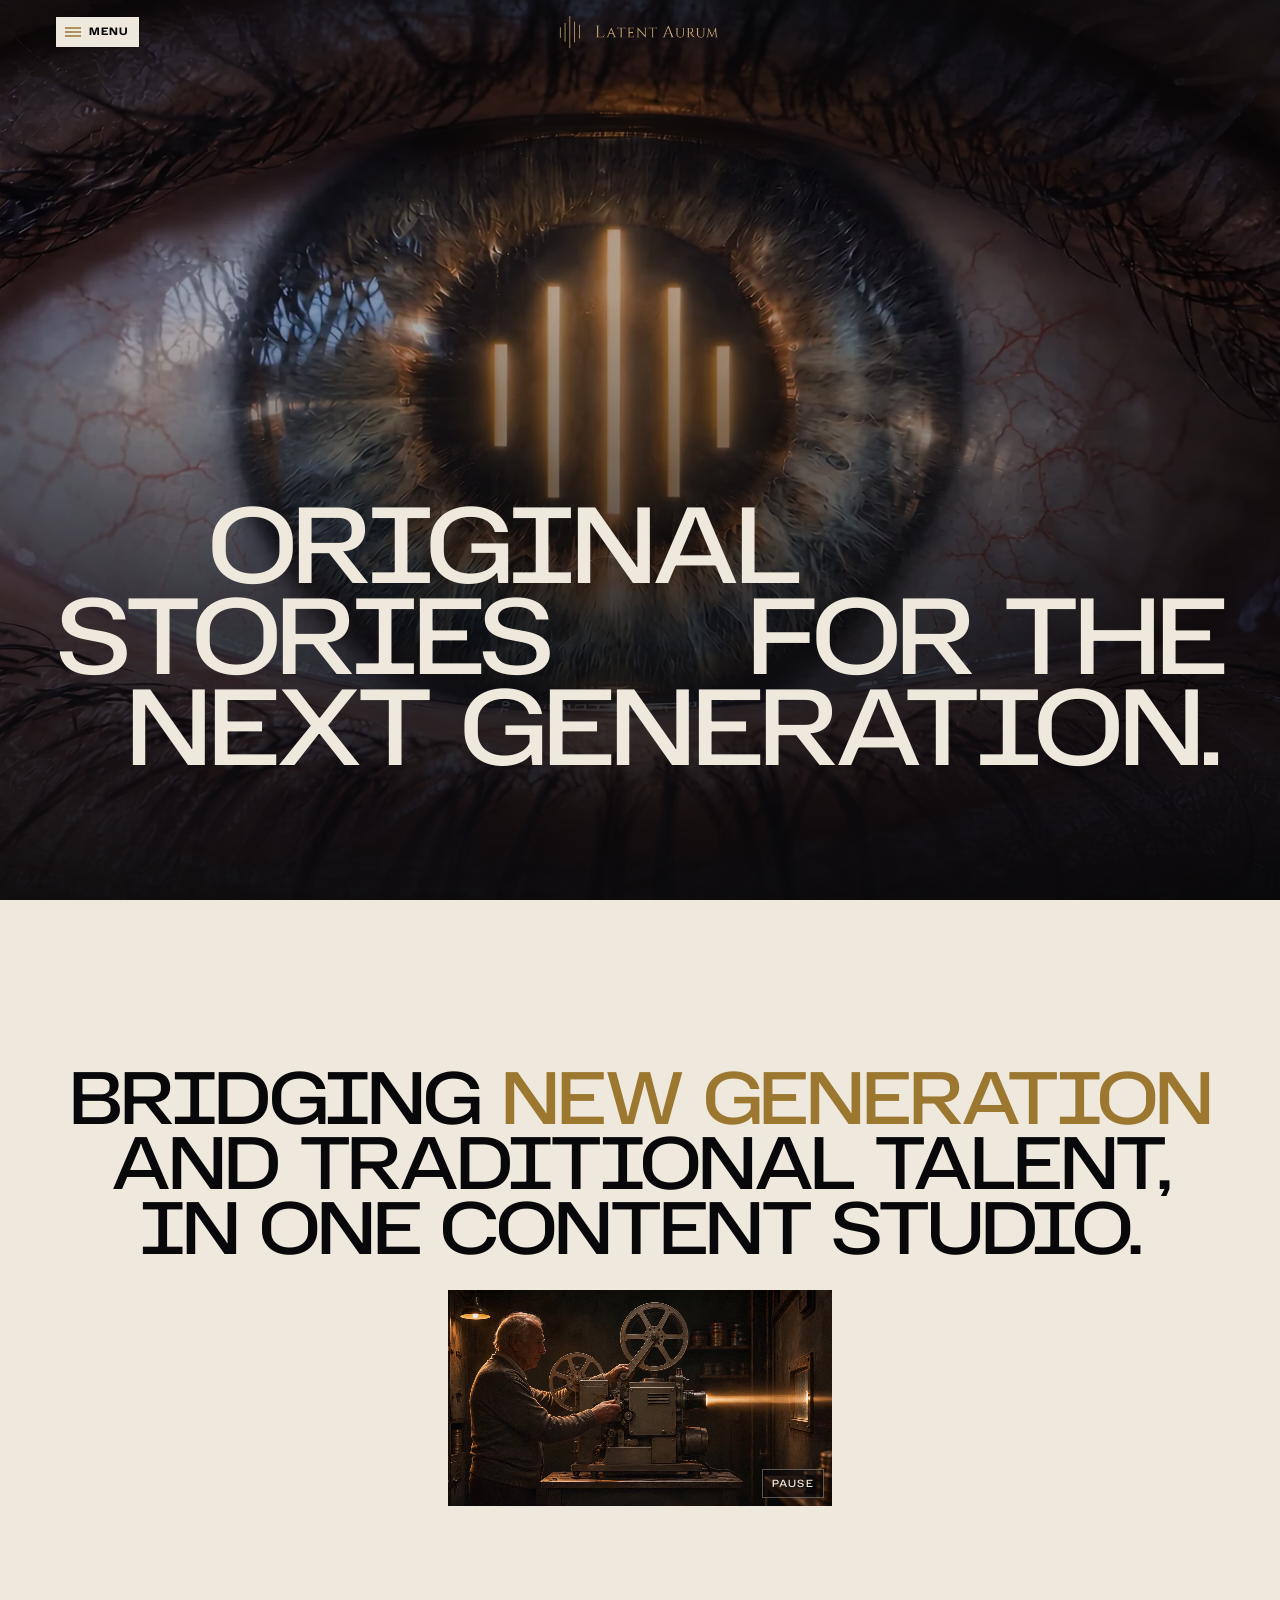
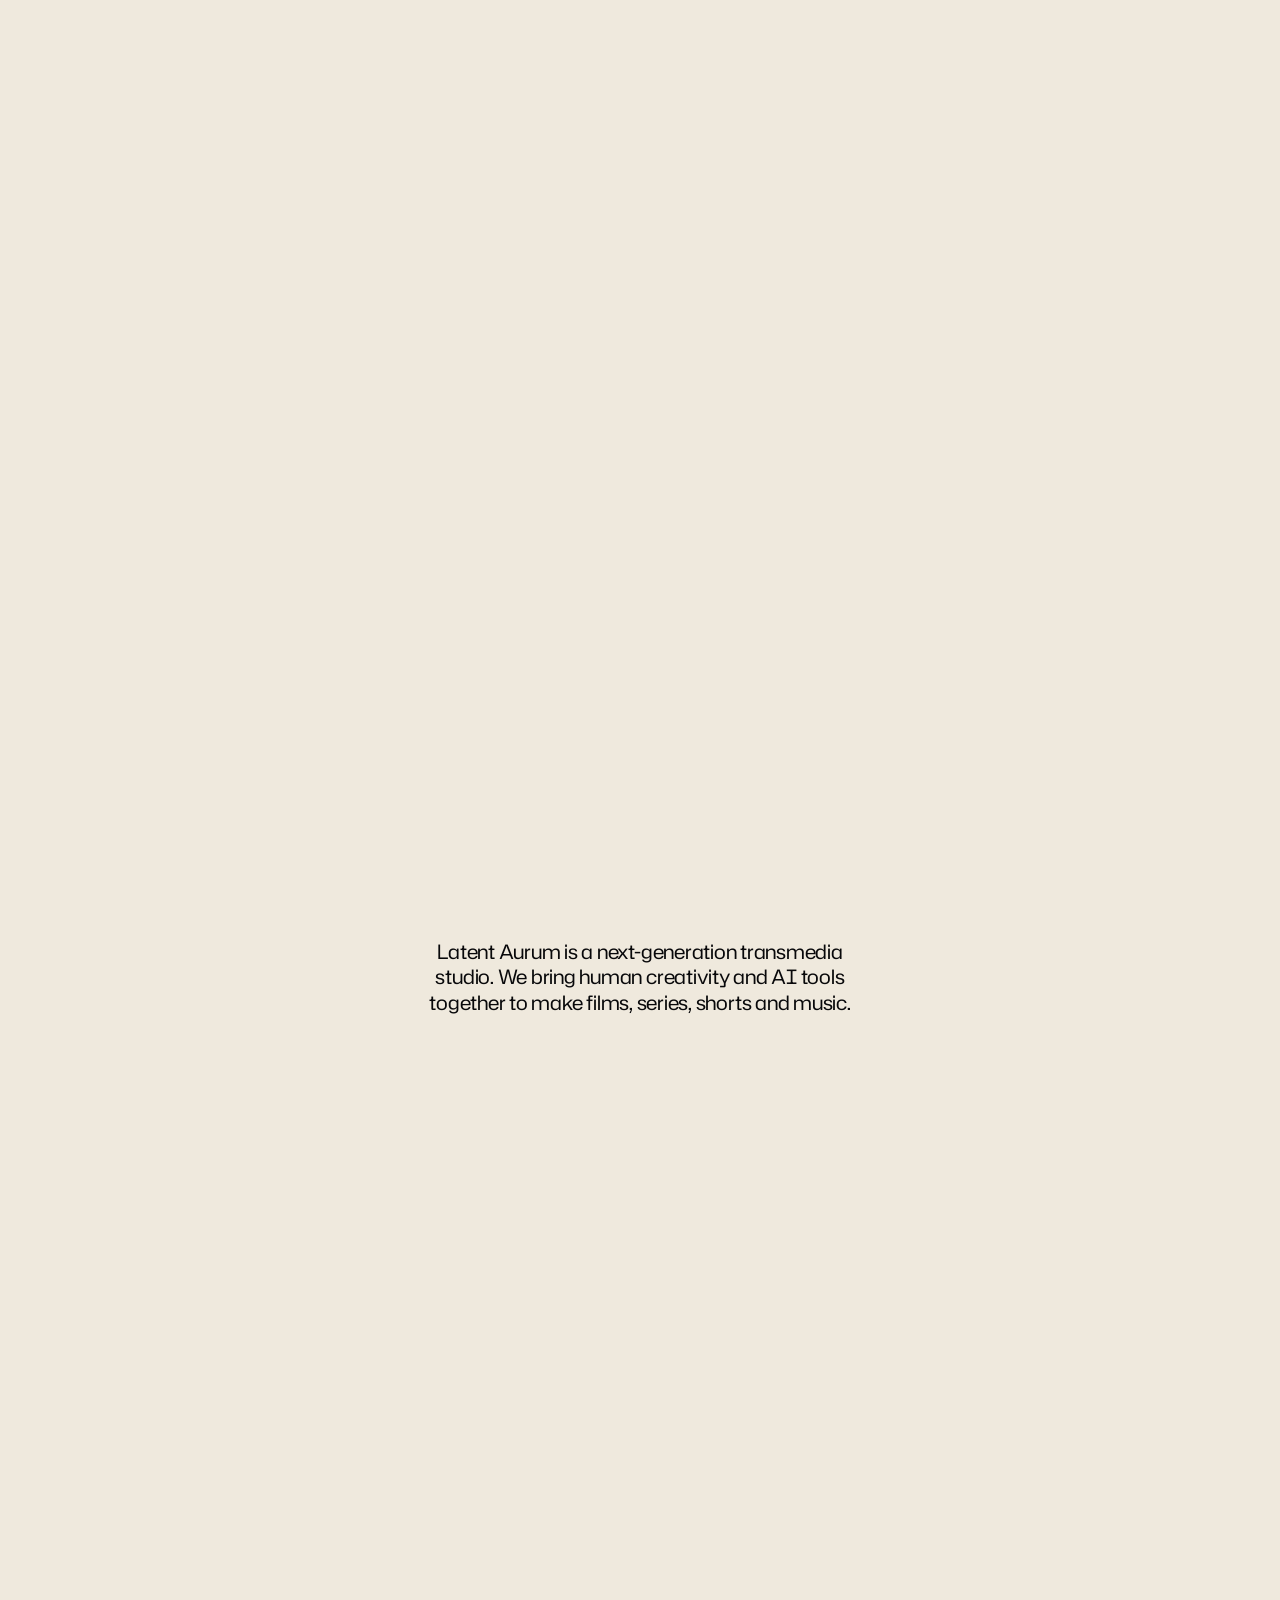
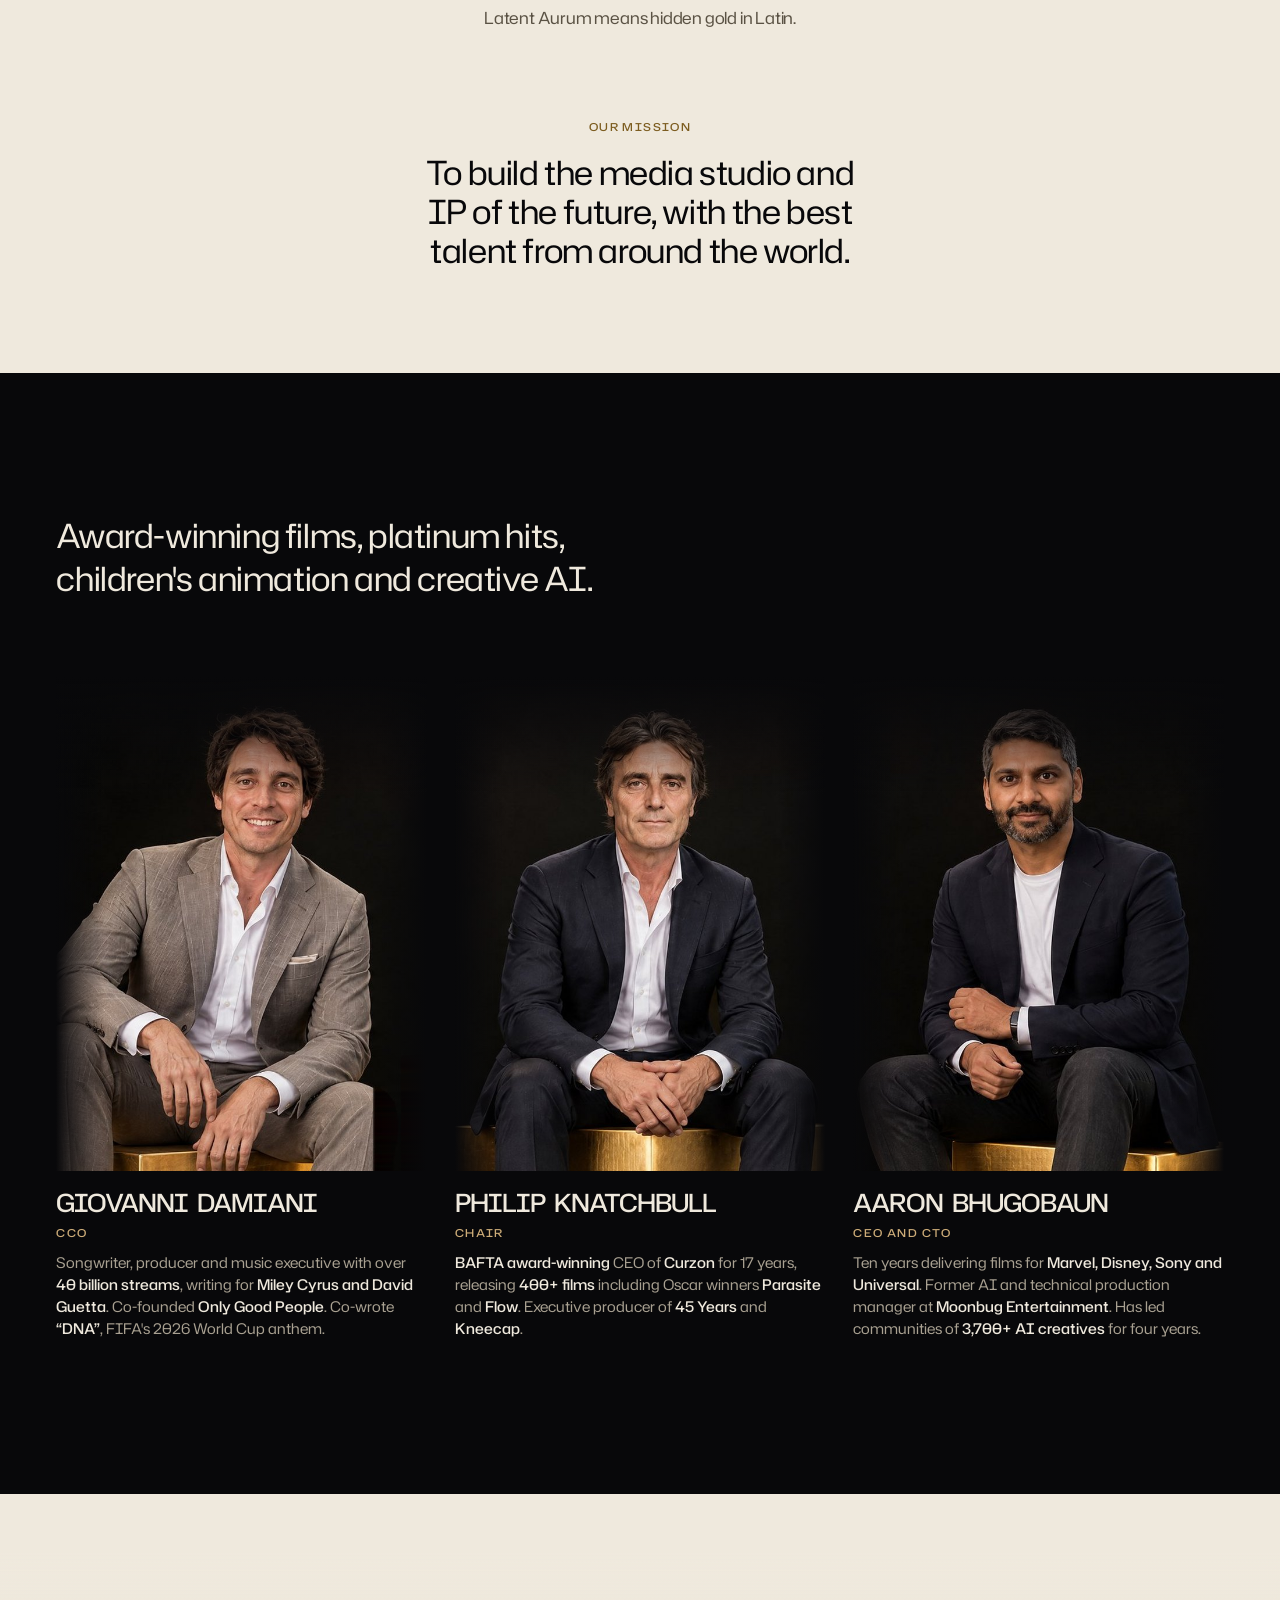
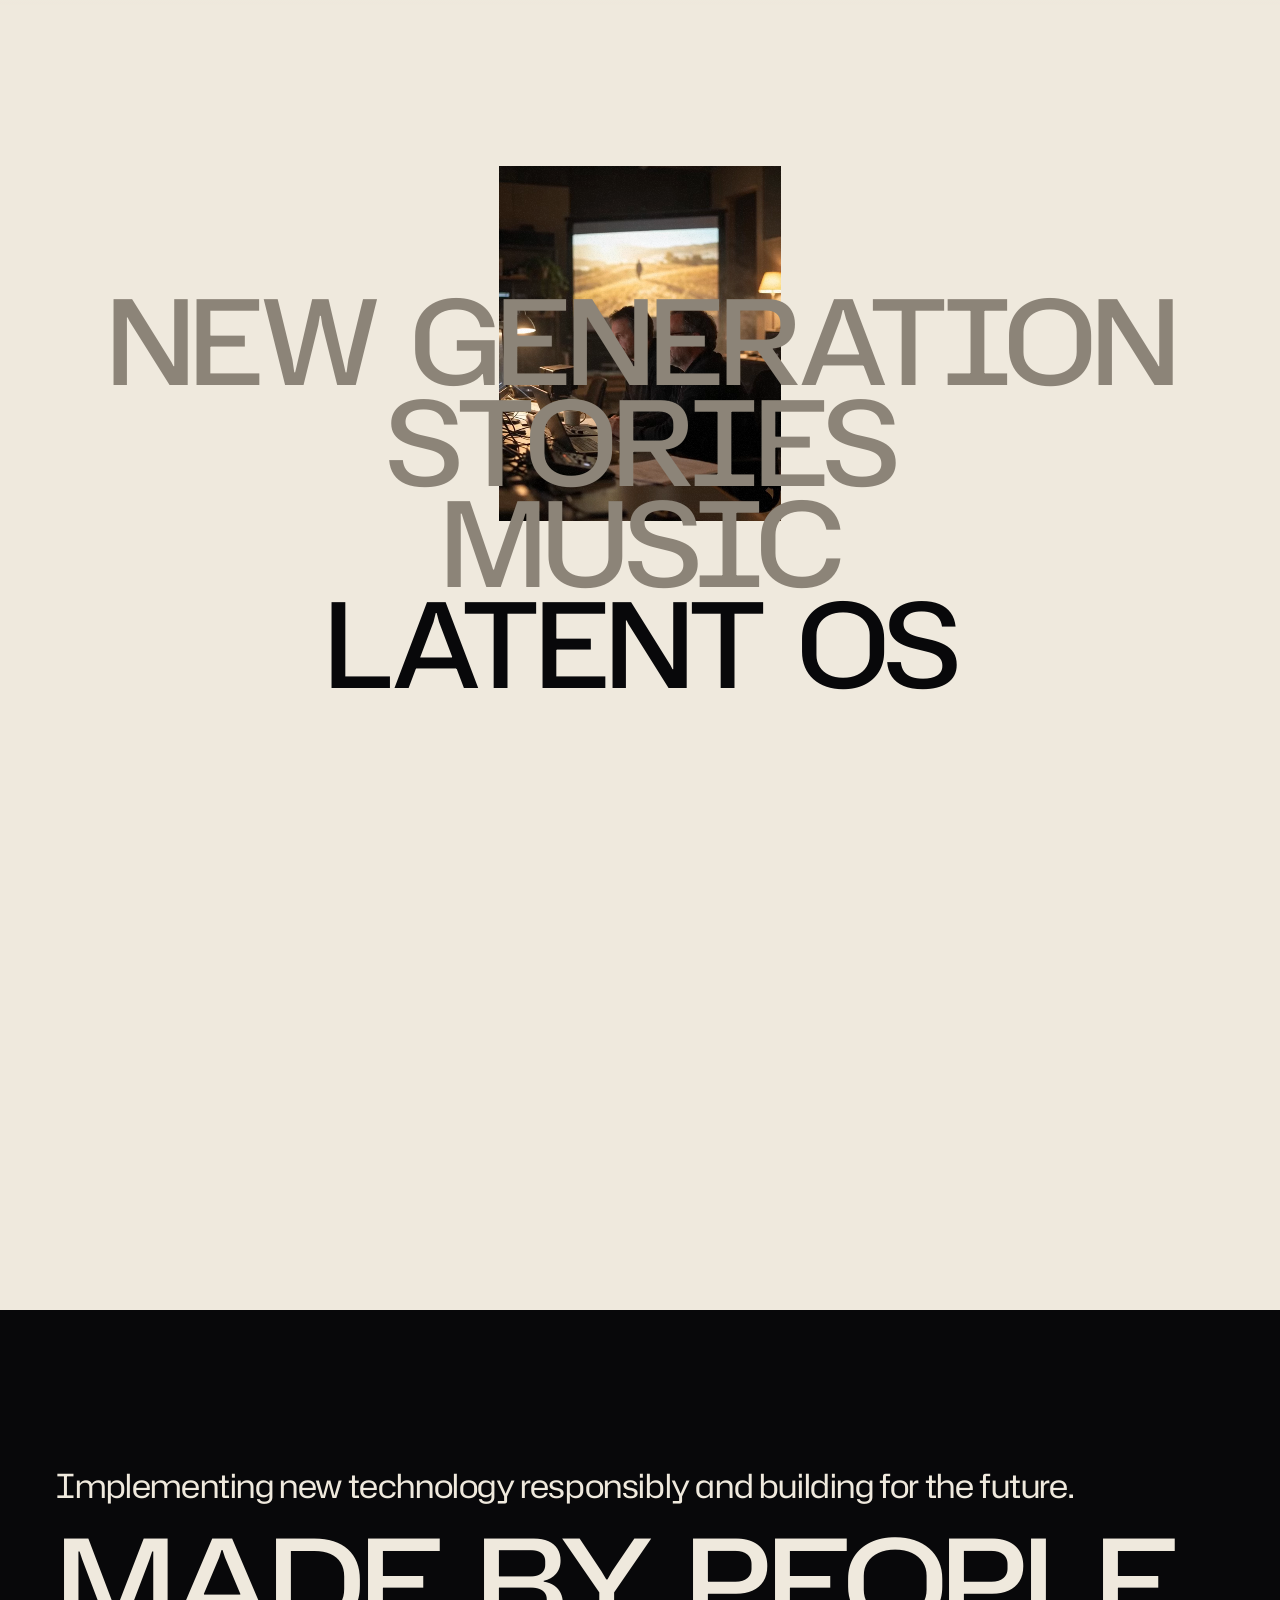
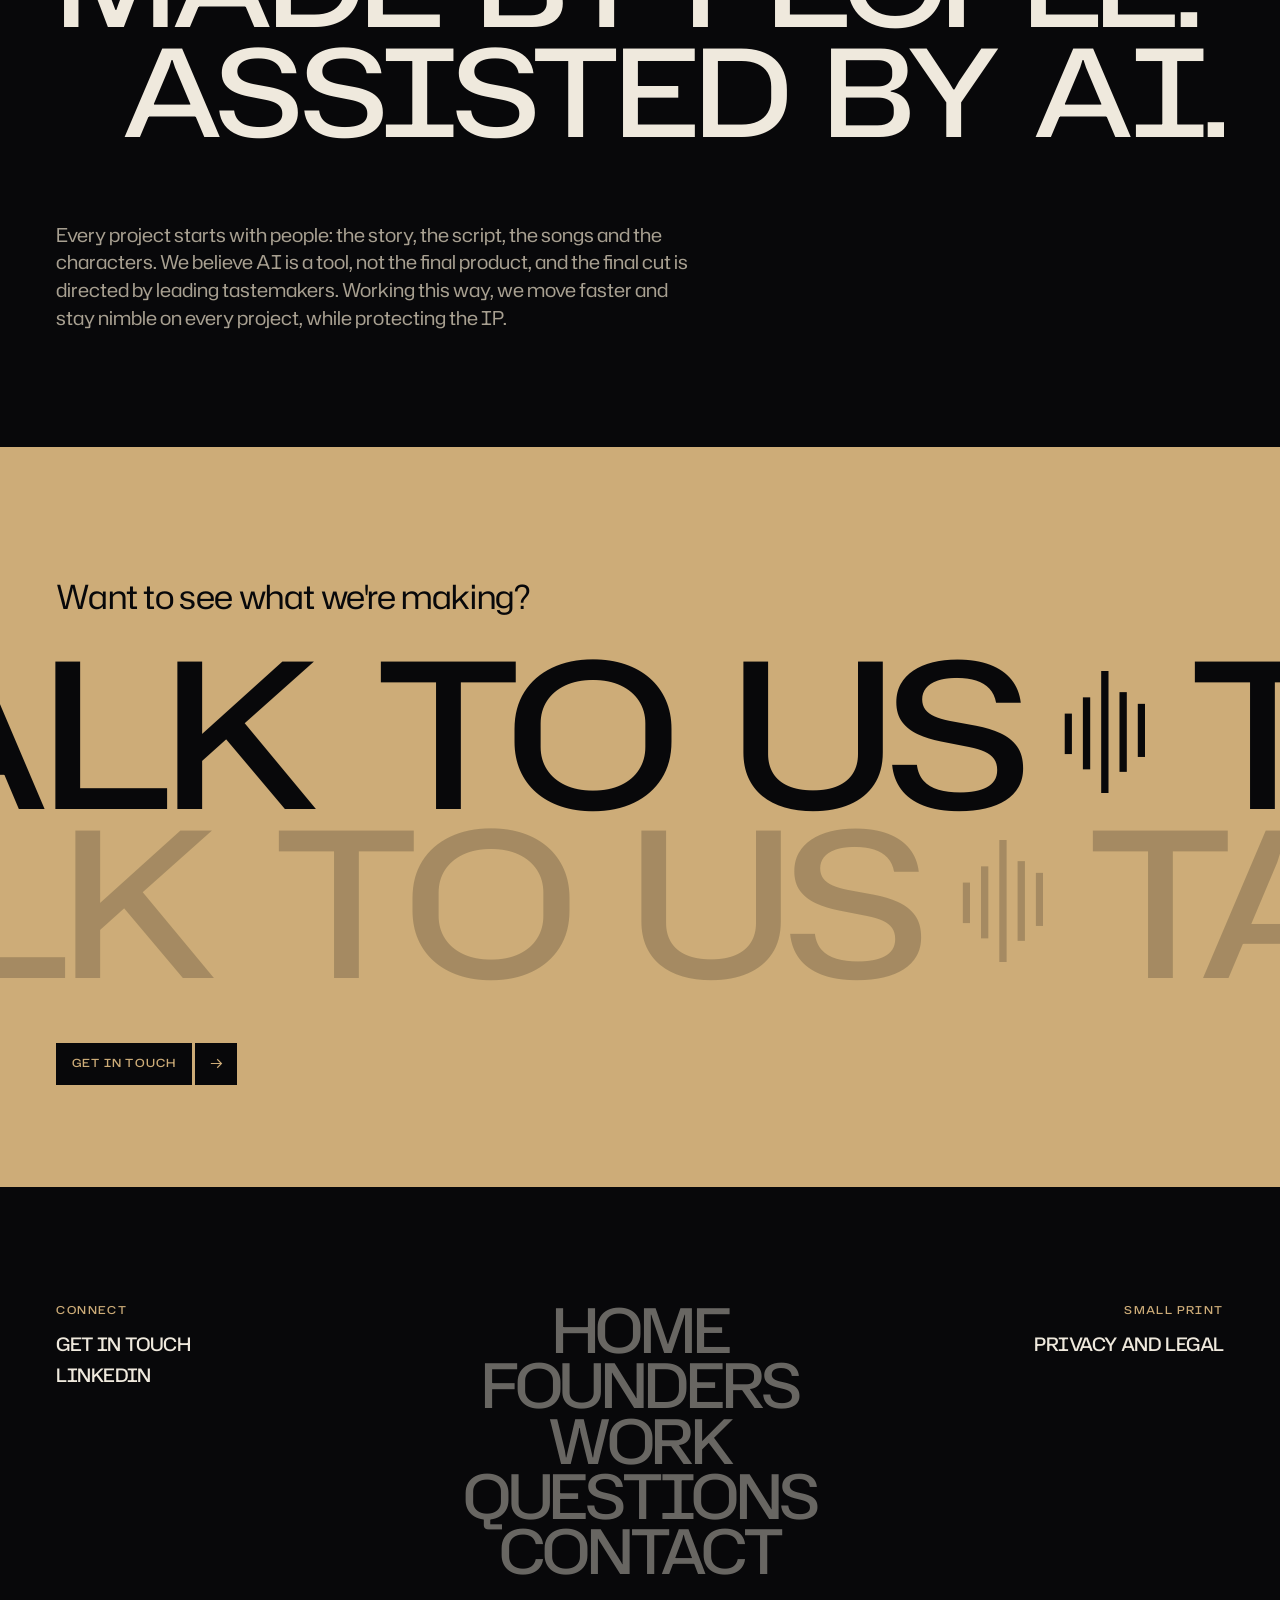
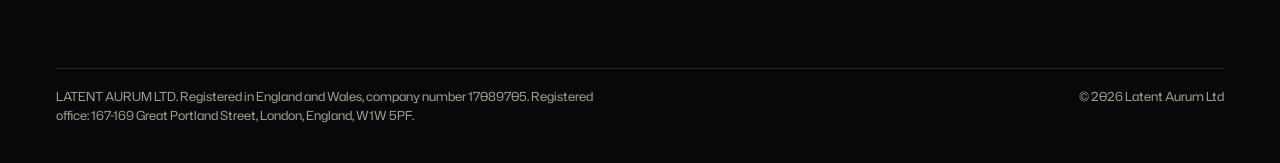
==== commit a9fb1cb8: "Change made for Gio Made update for gio" ====
--- a/site/index.html
+++ b/site/index.html
@@ -100,10 +100,10 @@
     "@id": "https://www.latentaurum.com/#organization"
    },
    "image": "https://www.latentaurum.com/assets/images/portrait-giovanni.jpg",
-   "description": "Formerly at Decca and Universal. Co-founder of Only Good People, whose roster has passed 40 billion streams and 35 gold and platinum records.",
-   "alumniOf": {
+   "description": "Songwriter, producer and music executive with over 40 billion streams, writing for Miley Cyrus and David Guetta. Co-founded Only Good People. Co-wrote “DNA”, FIFA's 2026 World Cup anthem.",
+   "affiliation": {
     "@type": "Organization",
-    "name": "Decca Records"
+    "name": "Only Good People"
    }
   },
   {
@@ -204,7 +204,7 @@
     <ul class="people" id="people">
       <li>
         <figure><div class="shot"><img src="assets/images/portrait-giovanni.jpg" alt="Giovanni Damiani" width="637" height="850" loading="lazy" decoding="async"></div>
-          <figcaption><h3 class="person">Giovanni Damiani</h3><p class="tiny role">CCO</p><p class="credit">Formerly at <b>Decca and Universal</b>. Co-founder of <b>Only Good People</b>, whose roster has passed <b>40 billion streams</b> and <b>35 gold and platinum records</b>. Co-writer of <b>DNA</b>, the 2026 FIFA World Cup anthem, and Miley Cyrus's <b>Wrecking Ball</b>.</p></figcaption></figure>
+          <figcaption><h3 class="person">Giovanni Damiani</h3><p class="tiny role">CCO</p><p class="credit">Songwriter, producer and music executive with over <b>40 billion streams</b>, writing for <b>Miley Cyrus and David Guetta</b>. Co-founded <b>Only Good People</b>. Co-wrote <b>“DNA”</b>, FIFA's 2026 World Cup anthem.</p></figcaption></figure>
       </li>
       <li>
         <figure><div class="shot"><img src="assets/images/portrait-philip.jpg" alt="Philip Knatchbull" width="637" height="850" loading="lazy" decoding="async"></div>
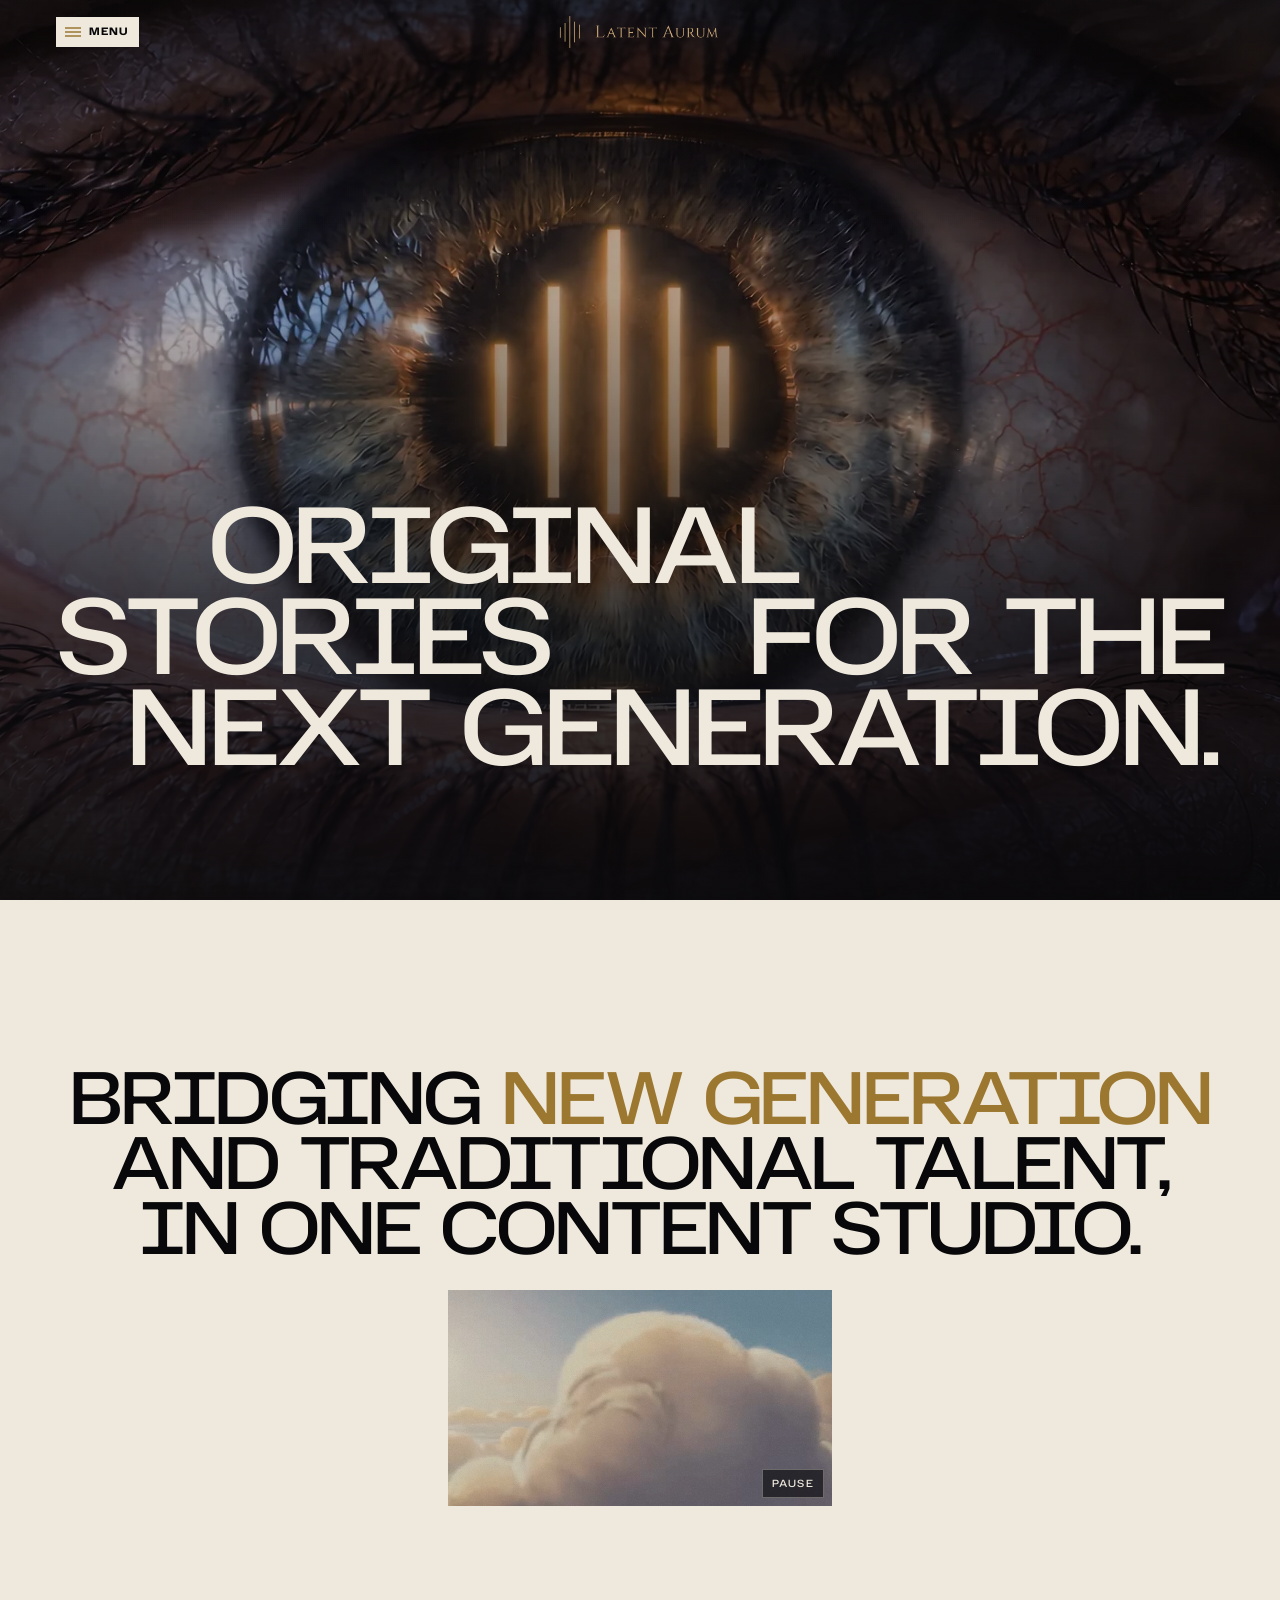
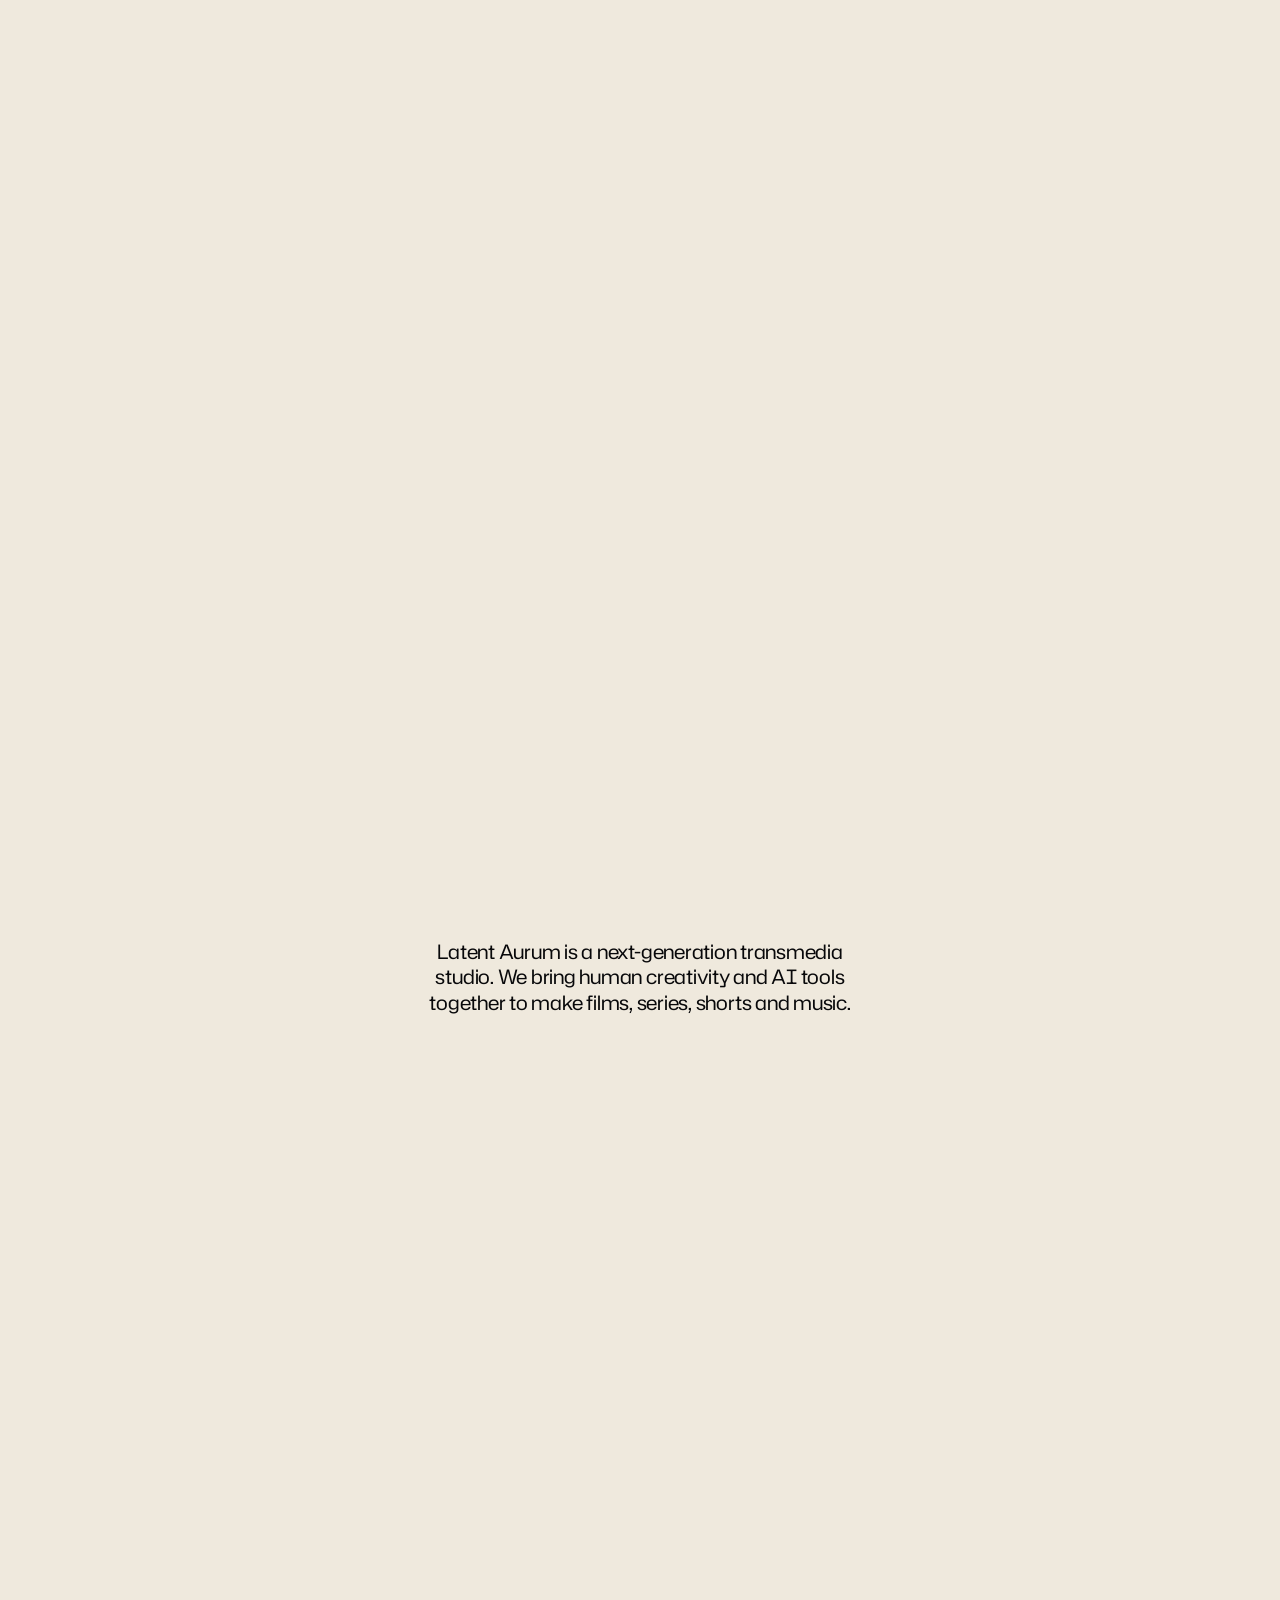
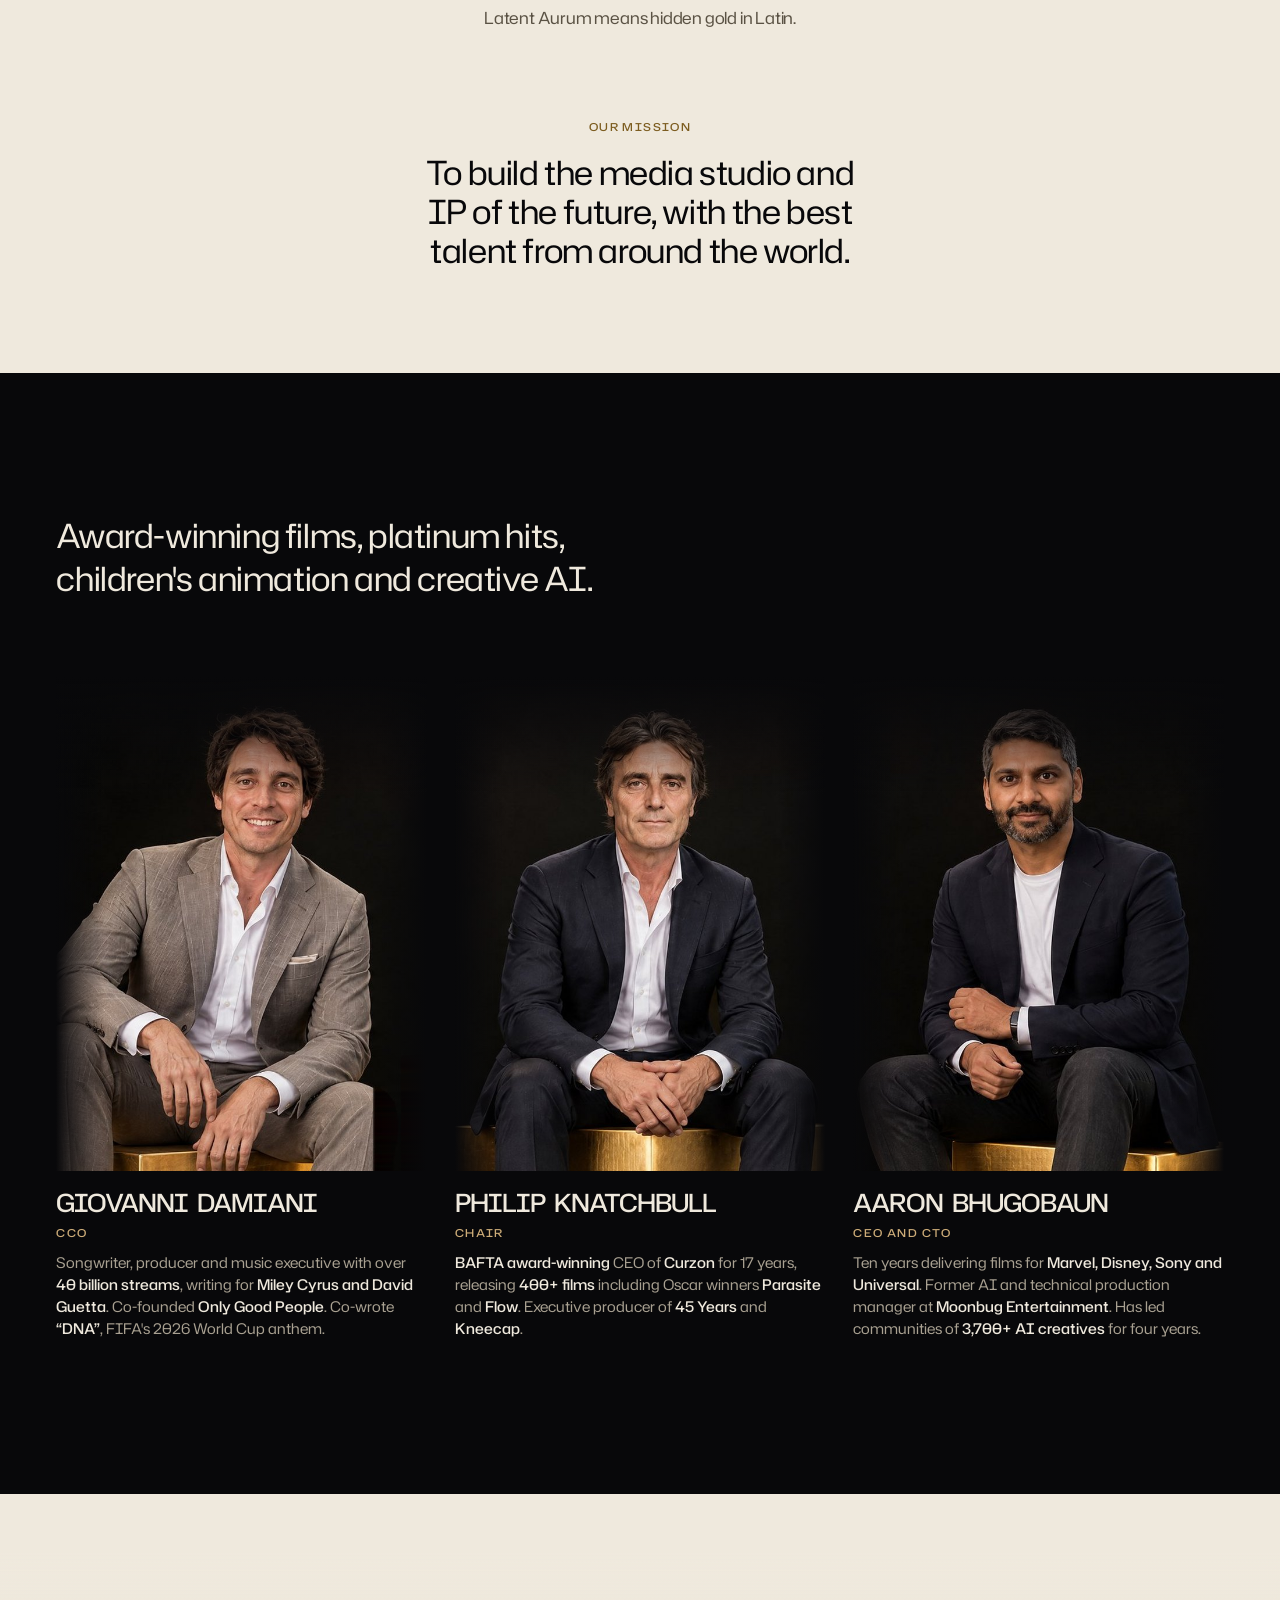
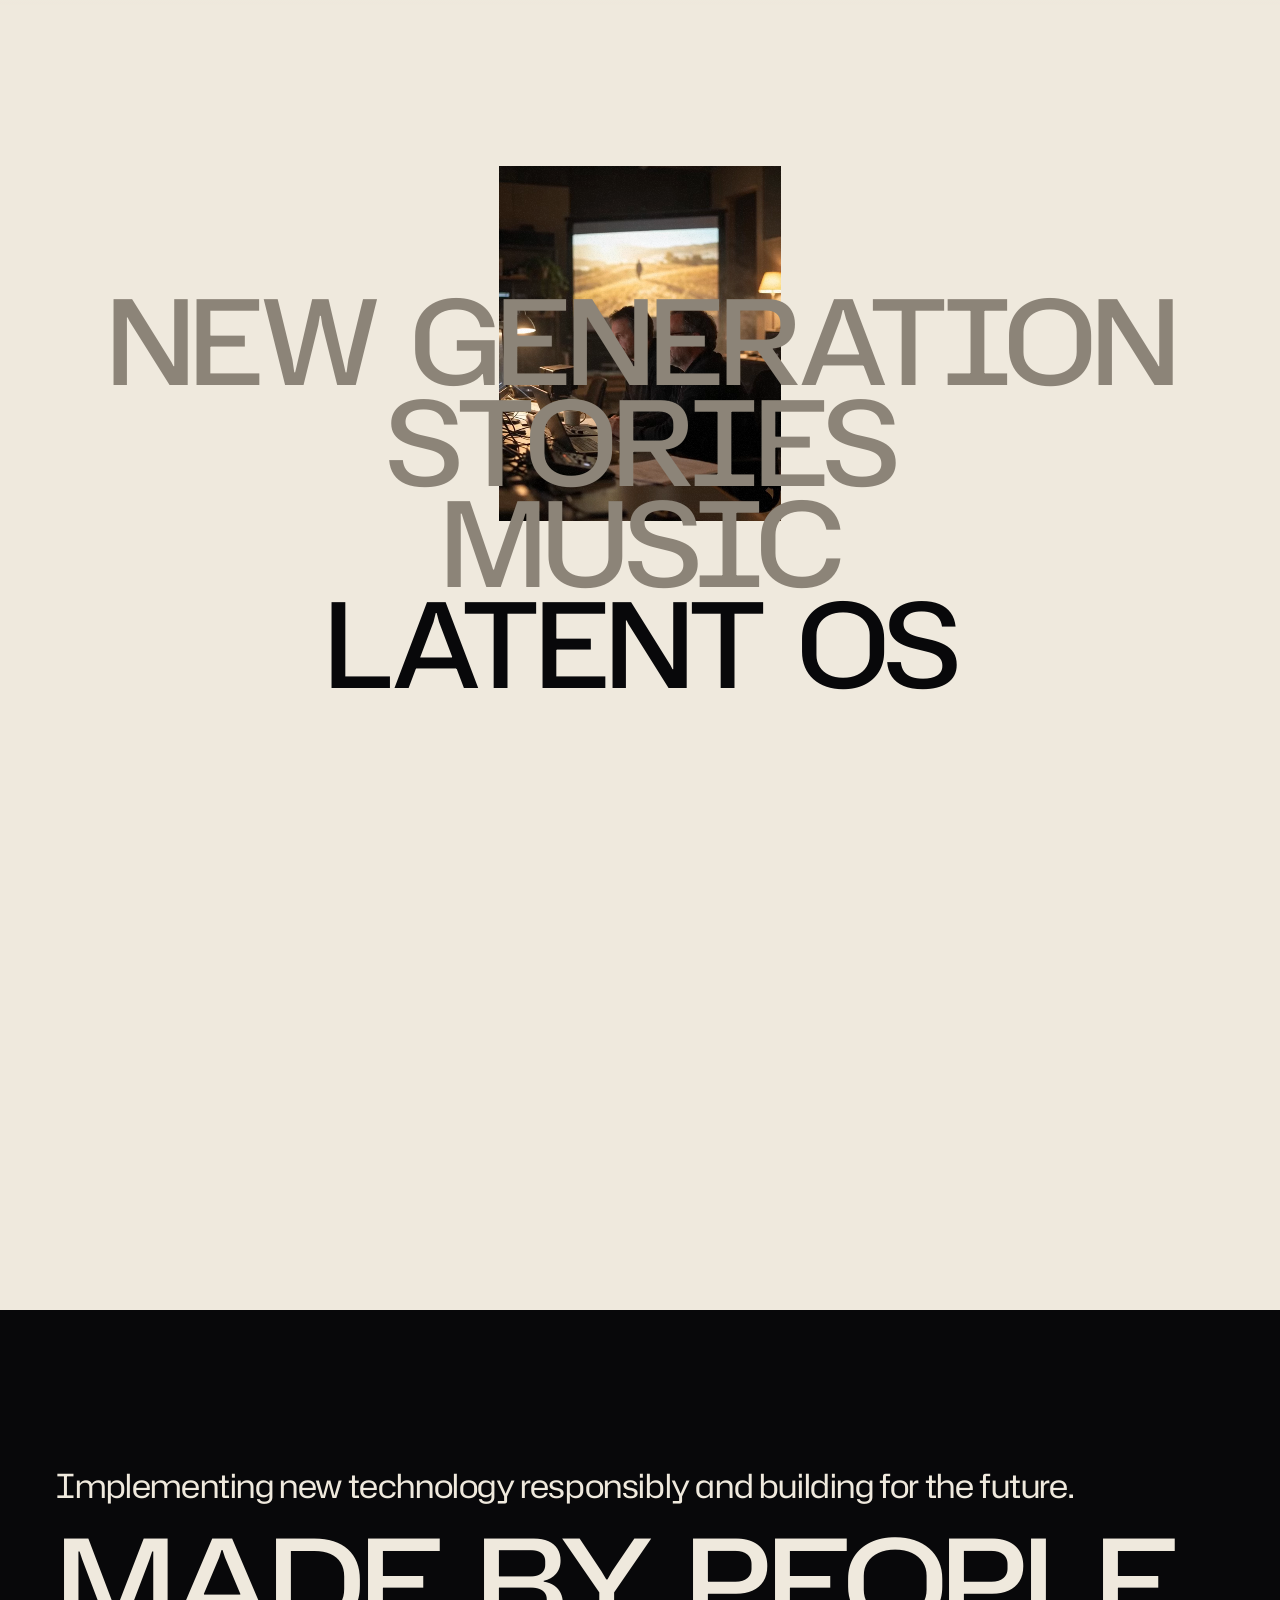
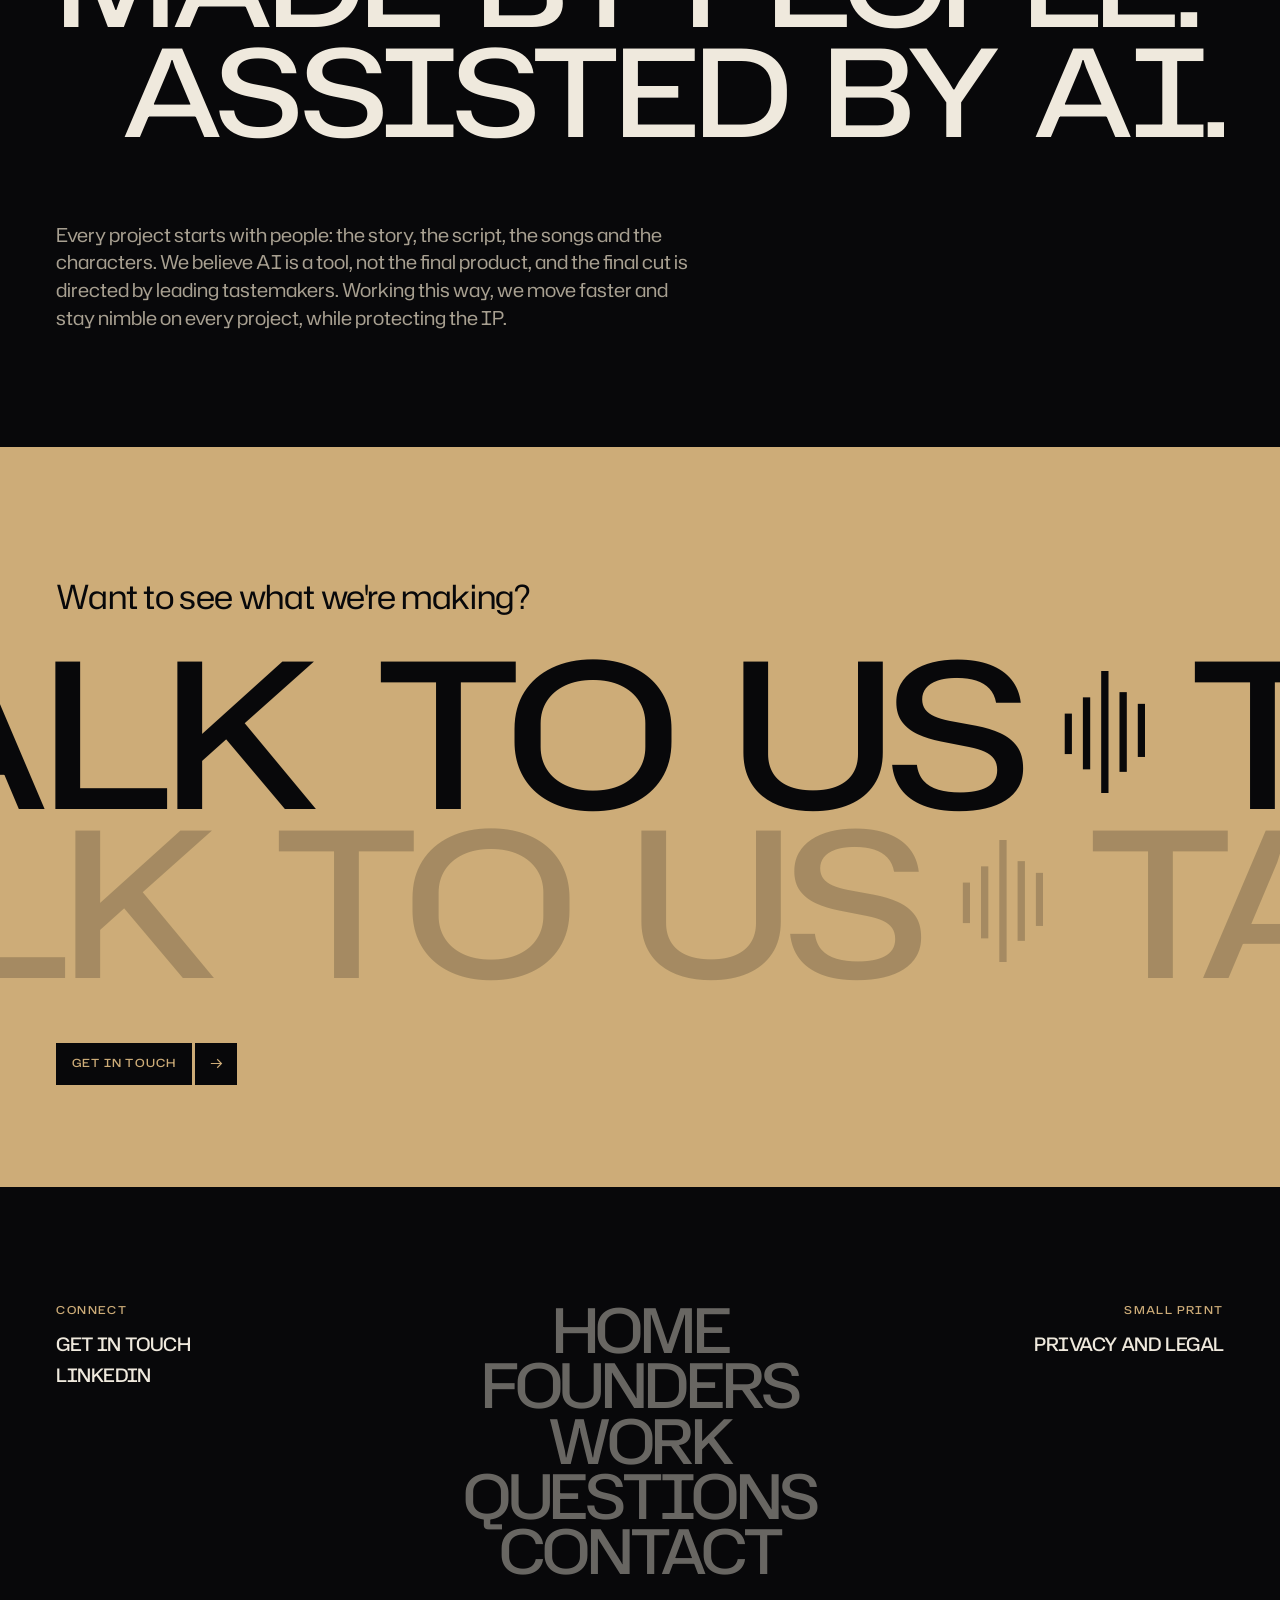
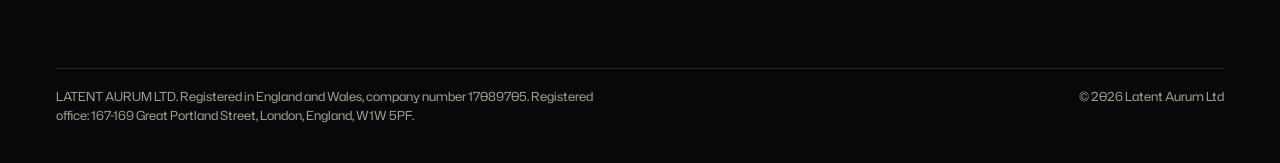
==== commit 5f7c36b1: "update update" ====
--- a/site/index.html
+++ b/site/index.html
@@ -175,7 +175,7 @@
     <h2 class="mega statement-h" id="who-h" data-lines><span class="ln"><span class="ln-i" style="--l:0">Bridging <em>new generation</em></span></span> <span class="ln"><span class="ln-i" style="--l:1">and traditional talent,</span></span> <span class="ln"><span class="ln-i" style="--l:2">in one content studio.</span></span></h2>
     <div class="reel-stage"><div class="reel-pin">
     <div class="reel" data-reel>
-      <img src="assets/images/reel-poster-960.jpg" srcset="assets/images/reel-poster-960.jpg 960w, assets/images/reel-poster-1920.jpg 1920w" sizes="100vw" alt="Moments from our own reel: a projectionist starting a film, a girl sketching on a city rooftop, a cellist, a girl racing a train on her bicycle, a dancer in a spotlight, and an open-air cinema on a hillside, cut with quick glimpses of our animated stories and a period musical." width="1920" height="1080" loading="lazy" decoding="async">
+      <img src="assets/images/reel-poster-960.jpg" srcset="assets/images/reel-poster-960.jpg 960w, assets/images/reel-poster-1920.jpg 1920w" sizes="100vw" alt="Moments from our own reel: a girl sketching on a city rooftop, a cellist, a girl racing a train on her bicycle, a dancer in a spotlight, and an open-air cinema on a hillside, cut with quick glimpses of our animated stories and a period musical." width="1920" height="1080" loading="lazy" decoding="async">
       <video muted loop playsinline preload="none" data-webm="assets/video/reel-720.webm" data-mp4="assets/video/reel-720.mp4" data-webm-large="assets/video/reel-1080.webm" data-mp4-large="assets/video/reel-1080.mp4" aria-hidden="true" tabindex="-1" disablepictureinpicture></video>
       <button class="mini reel-toggle" type="button" aria-pressed="false" hidden>Pause</button>
     </div>
--- a/site/assets/css/site.css
+++ b/site/assets/css/site.css
@@ -479,6 +479,8 @@
 .talk-done{max-width:34rem;margin-top:clamp(40px,5vw,64px);padding:26px 28px;border:1px solid var(--gold)}
 .talk-done h2{font-size:clamp(1.4rem,2.4vw,2rem);font-weight:500;letter-spacing:-.02em}
 .talk-done p{margin-top:10px;color:var(--stone)}
+.talk-done:focus{outline:none}
+.hp{position:absolute;left:-10000px;top:auto;width:1px;height:1px;overflow:hidden}
 @media (max-width:600px){
   .talk-form{grid-template-columns:minmax(0,1fr)}
   .talk-act .chip{width:100%}
